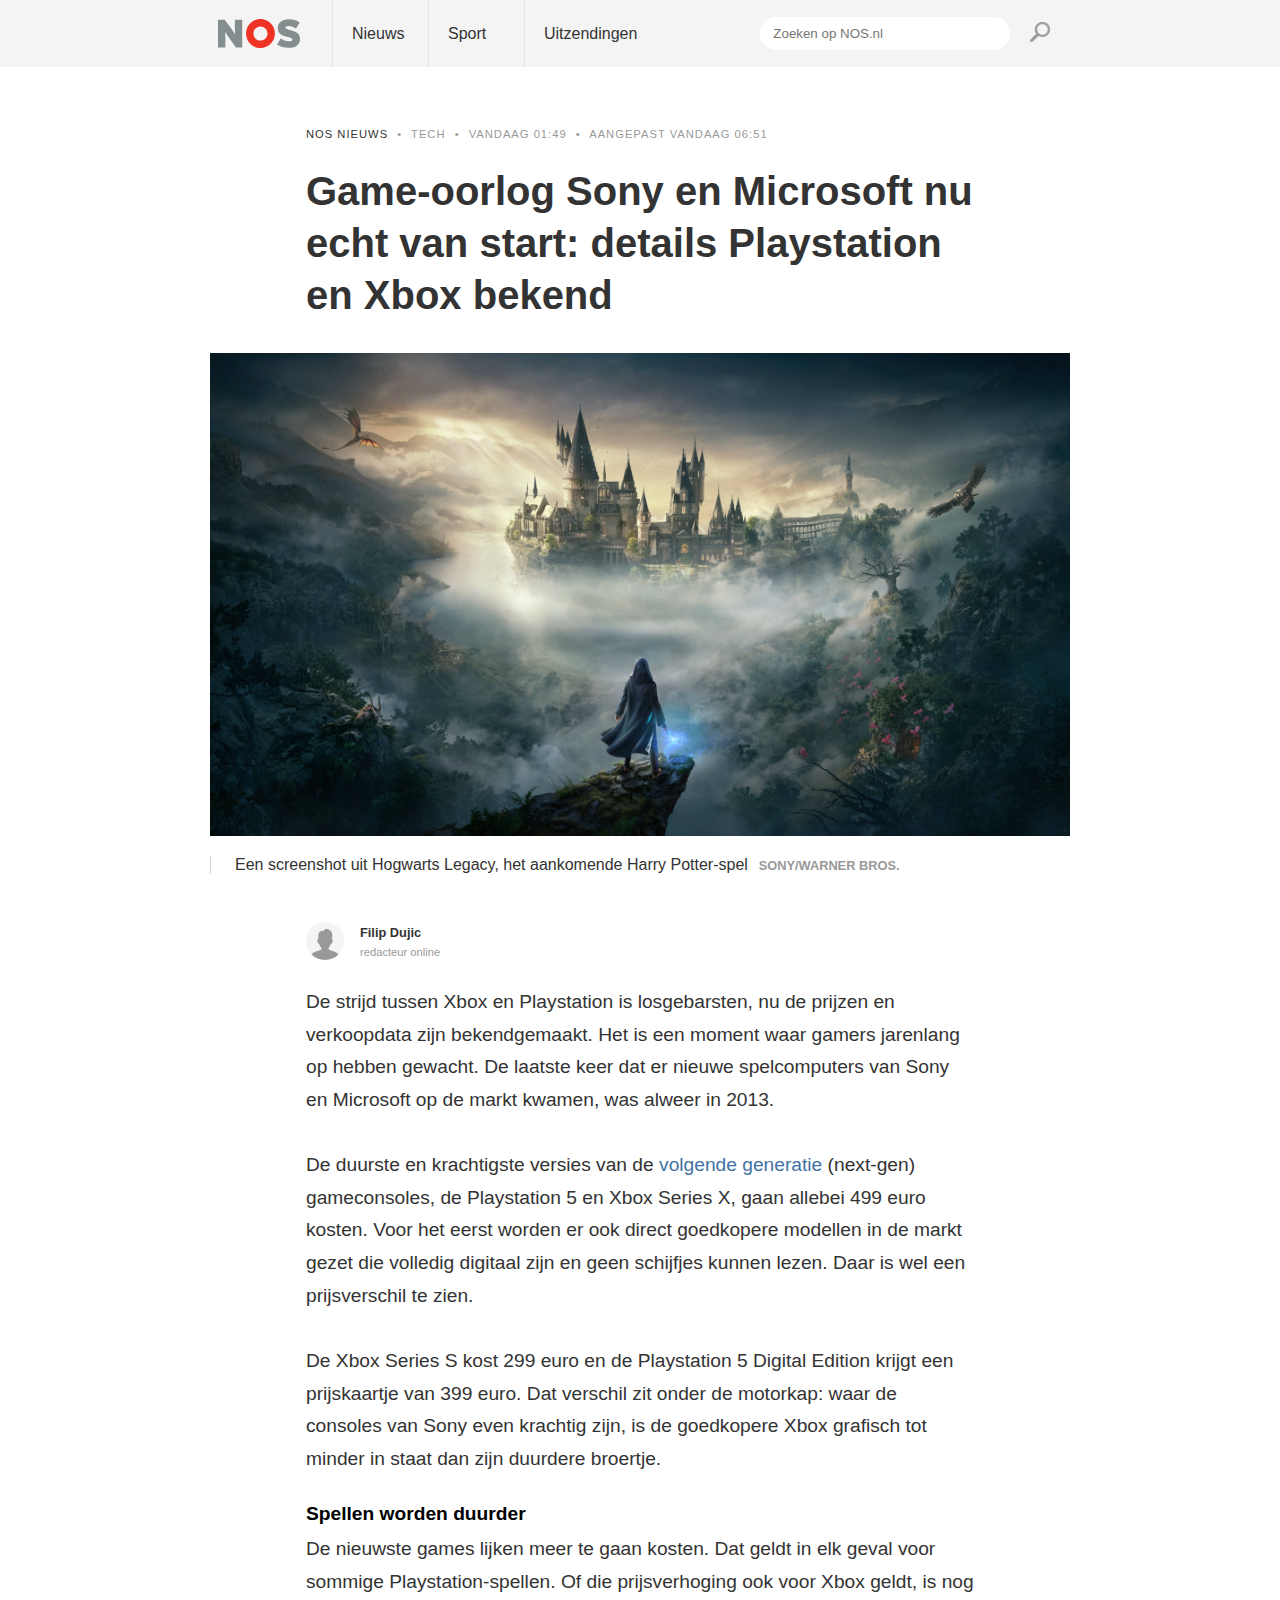
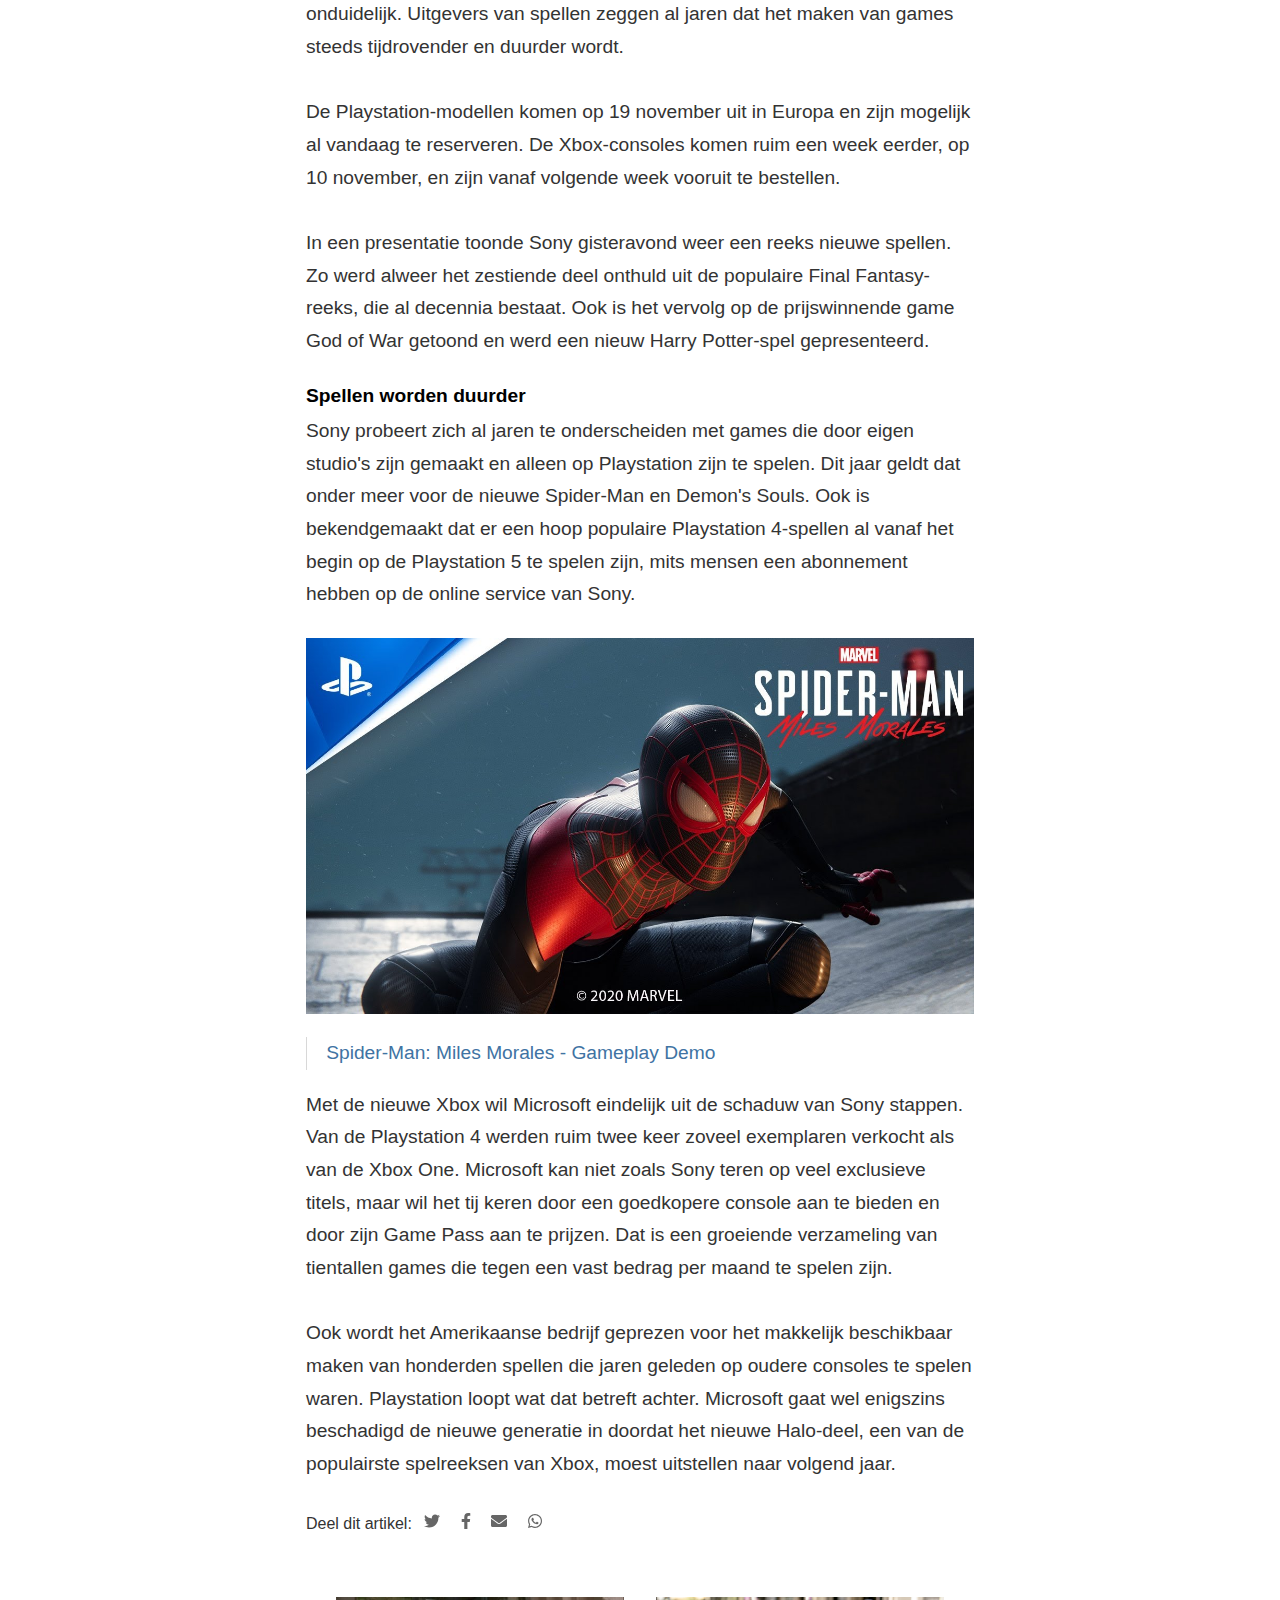
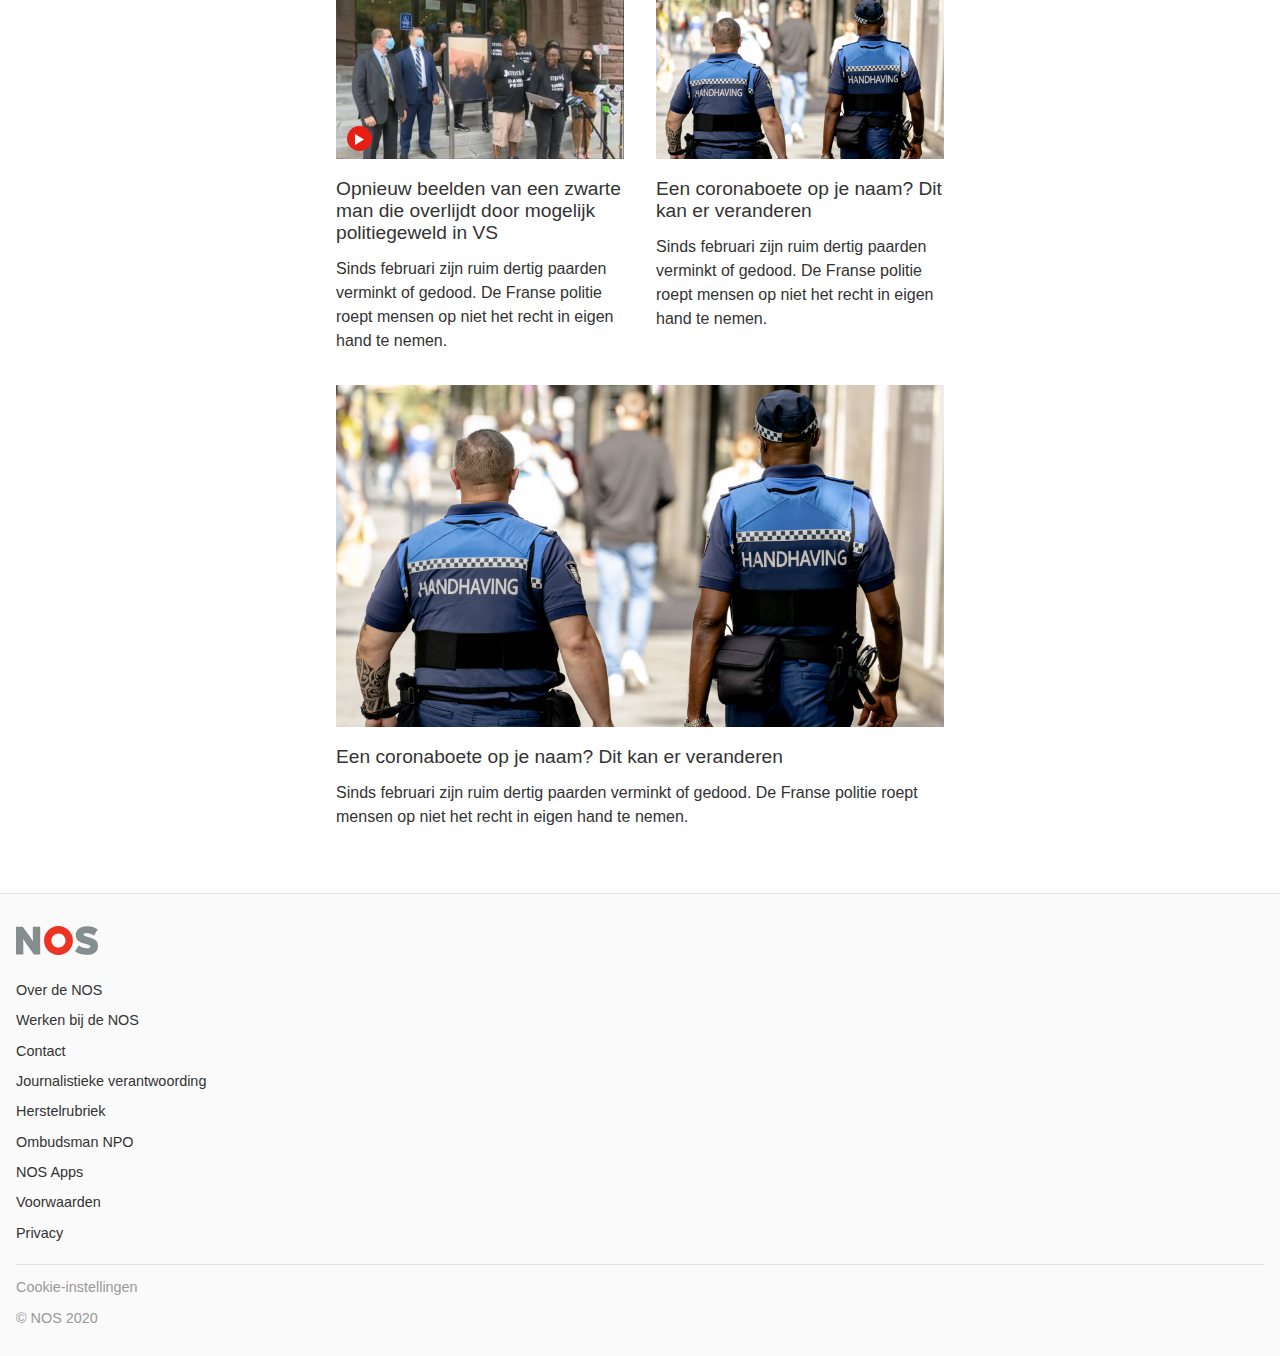
==== detail.html @ eb820887 "desktop menu update" ====
<!doctype html>
<html lang="nl">

<head>
    <meta charset="UTF-8">
    <meta name="author" content="jouw naam">
    <meta name="viewport" content="width=device-width, initial-scale=1">

    <title>Game-oorlog Sony en Microsoft nu echt van start: details Playstation en Xbox bekend</title>

    <link href="styles/style.css" rel="stylesheet">
</head>

<body>

    <header>
        <div class="header-container">
           <div>
                <button href="" id="hamburger">
                <svg id="Laag_1" data-name="Laag 1" xmlns="http://www.w3.org/2000/svg" viewBox="0 0 40 30"><defs><style>.cls-1{fill:#a4a4a4;}</style></defs><rect class="cls-1" width="40" height="6"/><rect class="cls-1" y="12" width="40" height="6"/><rect class="cls-1" y="24" width="40" height="6"/></svg>   
                </button>
                <a href="index.html" class="logo">
                    <img src="images/NOS_logo.svg" alt="Logo van de NOS">
                </a>
                <ul>
                    <li><a href="">Nieuws</a></li>
                    <li><a href="">Sport</a></li>
                    <li><a href="">Uitzendingen</a></li>
                </ul>
            </div>
            <form role="search" action="#">
               <input type="search" name="search" placeholder="Zoeken op NOS.nl" id="zoekbalk">
                <button type="submit" id="zoek">
                    <img id="icon" src="images/search-icon.png" alt="zoek icoon">
                </button>
            </form>
        </div>
    </header>
    

<!--
    <header>
        <div>
            <button href="" id="hamburger">
            <svg id="Laag_1" data-name="Laag 1" xmlns="http://www.w3.org/2000/svg" viewBox="0 0 40 30"><defs><style>.cls-1{fill:#a4a4a4;}</style></defs><rect class="cls-1" width="40" height="6"/><rect class="cls-1" y="12" width="40" height="6"/><rect class="cls-1" y="24" width="40" height="6"/></svg>   
            </button>
            <a href="index.html" class="logo">
                <img src="images/NOS_logo.svg" alt="Logo van de NOS">
            </a>
            <button>
                <img src="images/search-icon.png" alt="zoek icoon">
            </button>
        </div>
    </header>
-->


    <nav id="navigation">
        <ul>
            <li>Nieuws
                <ul>
                    <li>Binnenland</li>
                    <li>Buitenland</li>
                    <li>Regionaal nieuws</li>
                    <li>Politiek</li>
                    <li>Economie</li>
                    <li>Koningshuis</li>
                    <li>Tech</li>
                    <li>Cultuur & Media</li>
                    <li>Opmerkelijk</li>
                </ul>
            </li>
            <li>Sport
                <ul>
                    <li>Voetbal</li>
                    <li>Formule 1</li>
                    <li>Wielrennen</li>
                    <li>Schaatsen</li>
                    <li>Tennis</li>
                </ul>
            </li>
            <li>Uitzendingen</li>
        </ul>
    </nav>

    <main>
        <img class="image-header-mobile" src="images/detail-image.jpg" alt="">
        <section class="detail-section">
            <div class="article-meta">
                <span>NOS Nieuws</span>
                <span class="dot">•</span>
                <span>Tech</span>
                <span class="dot">•</span>
                <span>Vandaag 01:49</span>
                <span class="dot">•</span>
                <span>Aangepast vandaag 06:51</span>
            </div>

            <h1>Game-oorlog Sony en Microsoft nu echt van start: details Playstation en Xbox bekend</h1>

            <figure>
                <img class="" src="images/detail-image.jpg" alt="">
                <figcaption>Een screenshot uit Hogwarts Legacy, het aankomende Harry Potter-spel <span>SONY/WARNER BROS.</span></figcaption>
            </figure>

            <div class="credits">
                <img src="images/avatar.svg" alt="avatar">
                <div class="name">
                    <p>Filip Dujic</p>
                    <p>redacteur online</p>
                </div>
            </div>

            <p>De strijd tussen Xbox en Playstation is losgebarsten, nu de prijzen en verkoopdata zijn bekendgemaakt. Het is een moment waar gamers jarenlang op hebben gewacht. De laatste keer dat er nieuwe spelcomputers van Sony en Microsoft op de markt kwamen, was alweer in 2013.
                <br><br> De duurste en krachtigste versies van de <a href="https://nos.nl/artikel/2336991-sony-onthult-playstation-5-maar-prijs-blijft-nog-geheim.html">volgende generatie</a> (next-gen) gameconsoles, de Playstation 5 en Xbox Series X, gaan allebei 499 euro kosten. Voor het eerst worden er ook direct goedkopere modellen in de markt gezet die volledig digitaal zijn en geen schijfjes kunnen lezen. Daar is wel een prijsverschil te zien.
                <br><br> De Xbox Series S kost 299 euro en de Playstation 5 Digital Edition krijgt een prijskaartje van 399 euro. Dat verschil zit onder de motorkap: waar de consoles van Sony even krachtig zijn, is de goedkopere Xbox grafisch tot minder in staat dan zijn duurdere broertje.
            </p>

            <h3>Spellen worden duurder</h3>
            <p>De nieuwste games lijken meer te gaan kosten. Dat geldt in elk geval voor sommige Playstation-spellen. Of die prijsverhoging ook voor Xbox geldt, is nog onduidelijk. Uitgevers van spellen zeggen al jaren dat het maken van games steeds tijdrovender en duurder wordt.
                <br><br> De Playstation-modellen komen op 19 november uit in Europa en zijn mogelijk al vandaag te reserveren. De Xbox-consoles komen ruim een week eerder, op 10 november, en zijn vanaf volgende week vooruit te bestellen.
                <br><br> In een presentatie toonde Sony gisteravond weer een reeks nieuwe spellen. Zo werd alweer het zestiende deel onthuld uit de populaire Final Fantasy-reeks, die al decennia bestaat. Ook is het vervolg op de prijswinnende game God of War getoond en werd een nieuw Harry Potter-spel gepresenteerd.
            </p>

            <h3>Spellen worden duurder</h3>
            <p>Sony probeert zich al jaren te onderscheiden met games die door eigen studio's zijn gemaakt en alleen op Playstation zijn te spelen. Dit jaar geldt dat onder meer voor de nieuwe Spider-Man en Demon's Souls. Ook is bekendgemaakt dat er een hoop populaire Playstation 4-spellen al vanaf het begin op de Playstation 5 te spelen zijn, mits mensen een abonnement hebben op de online service van Sony.
            </p>
            <a target="_blank" href="https://www.youtube.com/watch?v=T03PxxuCfDA&ab_channel=PlayStation">
                <img src="images/marvel-thumb.jpg" alt="spiderman video">
                <p>Spider-Man: Miles Morales - Gameplay Demo</p>
            </a>
            <p>Met de nieuwe Xbox wil Microsoft eindelijk uit de schaduw van Sony stappen. Van de Playstation 4 werden ruim twee keer zoveel exemplaren verkocht als van de Xbox One. Microsoft kan niet zoals Sony teren op veel exclusieve titels, maar wil het tij keren door een goedkopere console aan te bieden en door zijn Game Pass aan te prijzen. Dat is een groeiende verzameling van tientallen games die tegen een vast bedrag per maand te spelen zijn.
                <br><br> Ook wordt het Amerikaanse bedrijf geprezen voor het makkelijk beschikbaar maken van honderden spellen die jaren geleden op oudere consoles te spelen waren. Playstation loopt wat dat betreft achter. Microsoft gaat wel enigszins beschadigd de nieuwe generatie in doordat het nieuwe Halo-deel, een van de populairste spelreeksen van Xbox, moest uitstellen naar volgend jaar.
            </p>

            <footer>
                <span>Deel dit artikel:</span>
                <a href=""><svg aria-hidden="true" focusable="false" data-prefix="fab" data-icon="twitter" class="svg-inline--fa fa-twitter fa-w-16" role="img" xmlns="http://www.w3.org/2000/svg" viewBox="0 0 512 512"><path fill="currentColor" d="M459.37 151.716c.325 4.548.325 9.097.325 13.645 0 138.72-105.583 298.558-298.558 298.558-59.452 0-114.68-17.219-161.137-47.106 8.447.974 16.568 1.299 25.34 1.299 49.055 0 94.213-16.568 130.274-44.832-46.132-.975-84.792-31.188-98.112-72.772 6.498.974 12.995 1.624 19.818 1.624 9.421 0 18.843-1.3 27.614-3.573-48.081-9.747-84.143-51.98-84.143-102.985v-1.299c13.969 7.797 30.214 12.67 47.431 13.319-28.264-18.843-46.781-51.005-46.781-87.391 0-19.492 5.197-37.36 14.294-52.954 51.655 63.675 129.3 105.258 216.365 109.807-1.624-7.797-2.599-15.918-2.599-24.04 0-57.828 46.782-104.934 104.934-104.934 30.213 0 57.502 12.67 76.67 33.137 23.715-4.548 46.456-13.32 66.599-25.34-7.798 24.366-24.366 44.833-46.132 57.827 21.117-2.273 41.584-8.122 60.426-16.243-14.292 20.791-32.161 39.308-52.628 54.253z"></path></svg></a>
                <a href=""><svg aria-hidden="true" focusable="false" data-prefix="fab" data-icon="facebook-f" class="svg-inline--fa fa-facebook-f fa-w-10" role="img" xmlns="http://www.w3.org/2000/svg" viewBox="0 0 320 512"><path fill="currentColor" d="M279.14 288l14.22-92.66h-88.91v-60.13c0-25.35 12.42-50.06 52.24-50.06h40.42V6.26S260.43 0 225.36 0c-73.22 0-121.08 44.38-121.08 124.72v70.62H22.89V288h81.39v224h100.17V288z"></path></svg></a>
                <a href=""><svg aria-hidden="true" focusable="false" data-prefix="fas" data-icon="envelope" class="svg-inline--fa fa-envelope fa-w-16" role="img" xmlns="http://www.w3.org/2000/svg" viewBox="0 0 512 512"><path fill="currentColor" d="M502.3 190.8c3.9-3.1 9.7-.2 9.7 4.7V400c0 26.5-21.5 48-48 48H48c-26.5 0-48-21.5-48-48V195.6c0-5 5.7-7.8 9.7-4.7 22.4 17.4 52.1 39.5 154.1 113.6 21.1 15.4 56.7 47.8 92.2 47.6 35.7.3 72-32.8 92.3-47.6 102-74.1 131.6-96.3 154-113.7zM256 320c23.2.4 56.6-29.2 73.4-41.4 132.7-96.3 142.8-104.7 173.4-128.7 5.8-4.5 9.2-11.5 9.2-18.9v-19c0-26.5-21.5-48-48-48H48C21.5 64 0 85.5 0 112v19c0 7.4 3.4 14.3 9.2 18.9 30.6 23.9 40.7 32.4 173.4 128.7 16.8 12.2 50.2 41.8 73.4 41.4z"></path></svg></a>
                <a href=""><svg aria-hidden="true" focusable="false" data-prefix="fab" data-icon="whatsapp" class="svg-inline--fa fa-whatsapp fa-w-14" role="img" xmlns="http://www.w3.org/2000/svg" viewBox="0 0 448 512"><path fill="currentColor" d="M380.9 97.1C339 55.1 283.2 32 223.9 32c-122.4 0-222 99.6-222 222 0 39.1 10.2 77.3 29.6 111L0 480l117.7-30.9c32.4 17.7 68.9 27 106.1 27h.1c122.3 0 224.1-99.6 224.1-222 0-59.3-25.2-115-67.1-157zm-157 341.6c-33.2 0-65.7-8.9-94-25.7l-6.7-4-69.8 18.3L72 359.2l-4.4-7c-18.5-29.4-28.2-63.3-28.2-98.2 0-101.7 82.8-184.5 184.6-184.5 49.3 0 95.6 19.2 130.4 54.1 34.8 34.9 56.2 81.2 56.1 130.5 0 101.8-84.9 184.6-186.6 184.6zm101.2-138.2c-5.5-2.8-32.8-16.2-37.9-18-5.1-1.9-8.8-2.8-12.5 2.8-3.7 5.6-14.3 18-17.6 21.8-3.2 3.7-6.5 4.2-12 1.4-32.6-16.3-54-29.1-75.5-66-5.7-9.8 5.7-9.1 16.3-30.3 1.8-3.7.9-6.9-.5-9.7-1.4-2.8-12.5-30.1-17.1-41.2-4.5-10.8-9.1-9.3-12.5-9.5-3.2-.2-6.9-.2-10.6-.2-3.7 0-9.7 1.4-14.8 6.9-5.1 5.6-19.4 19-19.4 46.3 0 27.3 19.9 53.7 22.6 57.4 2.8 3.7 39.1 59.7 94.8 83.8 35.2 15.2 49 16.5 66.6 13.9 10.7-1.6 32.8-13.4 37.4-26.4 4.6-13 4.6-24.1 3.2-26.4-1.3-2.5-5-3.9-10.5-6.6z"></path></svg></a>
            </footer>
        </section>

        <section class="middle-section">
            <a href="">
                <article>
                    <div class="img-wrapper">
                        <div class="video-icon"><img src="images/play.svg" alt="play icoon"></div>
                        <img src="images/blm.jpg" alt="">
                    </div>
                    <h3>Opnieuw beelden van een zwarte man die overlijdt door mogelijk politiegeweld in VS</h3>
                    <p>Sinds februari zijn ruim dertig paarden verminkt of gedood. De Franse politie roept mensen op niet het recht in eigen hand te nemen.</p>
                </article>
            </a>
            <a href="">
                <article>
                    <div class="img-wrapper">
                        <img src="images/image3.jpg" alt="">
                    </div>
                    <h3>Een coronaboete op je naam? Dit kan er veranderen</h3>
                    <p>Sinds februari zijn ruim dertig paarden verminkt of gedood. De Franse politie roept mensen op niet het recht in eigen hand te nemen.</p>
                </article>
            </a>
            <a href="">
                <article>
                    <div class="img-wrapper">
                        <img src="images/image3.jpg" alt="">
                    </div>
                    <h3>Een coronaboete op je naam? Dit kan er veranderen</h3>
                    <p>Sinds februari zijn ruim dertig paarden verminkt of gedood. De Franse politie roept mensen op niet het recht in eigen hand te nemen.</p>
                </article>
            </a>
        </section>

        <footer class="pagefooter">
            <a href="index.html" class="logo">
                <img src="images/NOS_logo.svg" alt="Logo van de NOS">
            </a>
            <ul>
                <li><a href="">Over de NOS</a></li>
                <li><a href="">Werken bij de NOS</a></li>
                <li><a href="">Contact</a></li>
                <li><a href="">Journalistieke verantwoording</a></li>
                <li><a href="">Herstelrubriek</a></li>
                <li><a href="">Ombudsman NPO</a></li>
                <li><a href="">NOS Apps</a></li>
                <li><a href="">Voorwaarden</a></li>
                <li><a href="">Privacy</a></li>
            </ul>
            <section>
                <a href="">Cookie-instellingen</a>
                <p>© NOS 2020</p>
            </section>
        </footer>
    </main>








    <script src="scripts/script.js"></script>
</body>

</html>
---- styles/style.css ----
/* CSS Document */
*, *::after, *::before {
  box-sizing:border-box;  
}

body {
    margin: 0;
    font-family: Helvetica Neue, sans-serif;
}

a {
    text-decoration: none;
}

header {
    background-color: #F4F4F4;
    height: 4.2em;
    display: flex;
}

header .header-container {
    display: flex;
    height: 100%;
    align-items: center;
    width: 100%;
}

header .header-container div {
    display: flex;
    align-items: center;
    margin: 0;
    padding: 0;
    flex-grow: 1;
}

header .header-container ul {
    display: none;
}

header div form {
    height: 100%;
    display: flex;
    align-items: center;
    flex-flow: 2;
    width: auto;
}

header div form input {
    height: 50%;
    width: 0px;
    border: none;
    border-radius:2.1em;
    padding-left: 1em;
    padding-right: 1em;
    outline: none;
    opacity: 0;
    transition: ease 1s;
    transform: scale(.5);
    transform-origin: center right;
}

.show-balk {
    width: 250px;
    opacity: 1;
    transform: scale(1);
}

header div button:last-child img {
    transition: ease .3s;
}

header div button:last-child:hover img {
    filter: brightness(75%);
}

header a {
    height: 1.8em;
    display: block;
    margin-left: .5em;
}

header a img {
    height: 100%;
}

header button {
    border: none;
    outline: none;
    width: auto;
    padding: 1.5em;
    margin: 0;
    display: block;
    background-color: #F4F4F4;
}

header button img {
    width: 20px;
}

header button svg {
    width: 20px;
    transition: ease .3s;
}

header button:hover svg {
    filter: brightness(75%);
}

nav {
    overflow: hidden;
    height: 0;
}

.show-menu {
    height: 100%;
}

nav ul{
    margin: 0;
    padding: 0;
}

nav ul li {
    list-style: none;
    background-color: #F4F4F4;
    padding: 1.2em;
    border-top: 1px solid #e3e3e3;
    color: #333333;
}

nav ul li ul {
    display: none;
}

.top-section {
    display: flex;
    flex-direction: column;
    height: 70vh;
}

.top-section a {
    display: block;
    width: 100%;
    height: 50%;
    margin: 0;
    padding: 0;
}

.top-section article {
    height: 100%;
    position: relative;
    background-position: center;
    background-size: 120%;
    transition: ease 1s;
}

.top-section article:hover {
    background-size: 125%;
}

.top-article-heading {
    position: absolute;
    bottom: 0;
    left: 0;
    margin: 1.5em;
}

.top-section article .video-icon {
    width: 25px;
    height: 25px;
    background-color: #E61E14;
    padding: 8px;
    border-radius: 100%;
    margin-bottom: 1.2em;
}

.top-section .video-icon img {
    display: block;
}

.top-section article:hover h2 {
    margin-bottom: .2em;
}

.top-section article h2 {
    color: white;
    font-size: 1.3em ;
    font-weight: 500;
    margin: 0;
    transition: .3s;
}

.top-section a:first-child article {
    background-image: linear-gradient(to bottom, rgba(0, 0, 0, 0), rgba(0, 0, 0, 0.6)), url(../images/detail-image.jpg);
}

.top-section a:nth-child(2) article {
    background-image: linear-gradient(to bottom, rgba(0, 0, 0, 0), rgba(0, 0, 0, 0.6)), url(../images/image2.jpg);
}

.middle-section {
    display: flex;
    flex-direction: column;
    margin-top: 1em;
}

.middle-section article {
    padding-bottom: 1em;
    padding-top: 1em;
    margin-left: 1em;
    margin-right: 1em;
    display: flex;
    align-items: center;
    border-bottom: 1px solid #f4f4f4;
}

.middle-section a:last-child article {
    border-bottom: none; 
}


.middle-section article:hover h3 {
    color: #e61e14;
}

.middle-section article h3 {
    margin: 0;
    font-weight: 500;
    color: #333333;
    font-size: 1em;
    transition: ease .3s;
}

.middle-section article p {
    display: none;
}

.middle-section article .img-wrapper {
    overflow: hidden;
    height: 4.5em;
    width: 8.5em;
    margin-right: 1em;
    position: relative;
    display: flex;
    justify-content: center;
    flex: none;
}

.middle-section article img {
    height: 100%;
    width: auto;
    transition: ease .9s;
}

.middle-section article .img-wrapper .video-icon {
    width: 25px;
    height: 25px;
    background-color: #E61E14;
    padding: 8px;
    border-radius: 100%;
    z-index: 1;
    position: absolute;
    left: .7em;
    bottom: .7em;
}

.middle-section article .img-wrapper .video-icon img {
    display: block;
}


/*Overflow hidden werkt niet*/
.middle-section article:hover .img-wrapper img {
    -webkit-transform: scale(1.05);
    -moz-transform: scale(1.05);
    -o-transform: scale(1.05);
    transform: scale(1.05);
}

.image-header-mobile, .image-header-desktop {
    height: 44vh;
    width: 100%;
    object-fit: cover;
}

.detail-section {
    padding: 1em;
}

figure {
    display: none;
}

.detail-section h1 {
    margin: 0;
    padding: 0;
    font-size: 1.6em;
    line-height: 1.3em;
    color: #333333;
}

.detail-section h3 {
    margin: 0;
    margin-top: 2em;;
    font-size: 1em;
    line-height: 0;
}

.detail-section p {
    color: #333333;
    line-height: 1.7em;
}

.detail-section p a {
    color: #4073A3;
}

.detail-section p a:hover {
    text-decoration: underline;
}

.detail-section a img {
    width: 100%;
    margin-top: .5em;
}

.detail-section a p {
    padding-left: 1em;
    border-left: 1px solid #d8d8d8;
    color: #4073A3;
}

.article-meta {
    font-size: .7em;
    text-transform:uppercase;
    font-weight: 500;
    letter-spacing: 1px;
    margin-bottom: 2.2em;
    margin-top: .8em;
    color: #999999
}

.article-meta span:first-child {
    color: #333;
}

.article-meta .dot {
    margin-left: 5px;
    margin-right: 5px;
}

.credits {
    height: 38px;
    display: flex;
    margin-top: 1.6em;
    margin-bottom: 1.6em;
}

.credits .name {
    height: 100%;
    margin-left: 1em;
}

.credits p:first-child {
    font-size: .8em;
    margin: 0;
    color: #333333;
    font-weight: 600;
    line-height: 
}

.credits p:nth-child(2) {
    font-size: .7em;
    margin: 0;
    color: #999999;
    line-height: 1.5em;
}

main section footer {
    margin-top: 2em;
}

main section footer span {
    color: #333333;
}

main section footer a {
    padding: .5em;
    color: #666666
}

main section footer a svg {
    height: 1em;
}

.pagefooter {
    padding: 1em;
    background-color: #fafafa;
    border-top: 1px solid #e3e3e3;
    margin-top: 2em;
}

.pagefooter a img {
    height: 1.8em;
    margin-top: 1em;
    margin-bottom: 1em;
}

.pagefooter ul {
    margin: 0;
    padding: 0;
}

.pagefooter ul li {
    list-style: none;
    font-size: .9em;
}

.pagefooter ul li a {
    color: #333333;
    display: block;
    padding-top: .5em;
    padding-bottom: .5em;
    transition: ease .3s;
}

.pagefooter ul li a:hover {
    color: #E61E14;
}

.pagefooter section {
    border-top: 1px solid #e3e3e3;
    margin-top: 1em;
}

.pagefooter section a {
    color: #999999;
    font-size: .9em;
    margin-top: 1em;
    display: block;
}

.pagefooter section p {
    color: #999999;
    font-size: .9em;
    display: block;
    margin-top: 1em;
    margin-bottom: 1em;
}

/*MEDIA QUERIES*/

@media screen and (min-width: 900px) {
    
    header div {
        width: 860px!important;
        margin: auto;
    }
    
    header button:first-child {
        display: none;
    }
    
    header .header-container ul {
        padding: 0;
        margin: 0;
        margin-left: 2em;
        display: flex;
        flex-direction: row;
        height: 4.2em;
    }

    header .header-container ul li {
        list-style: none;
        padding: 0;
        margin: 0;
    }

    header .header-container ul li a {
        padding: 0;
        padding-left: 1.2em;
        width: 6em;
        margin: 0;
        color: #333333;
        line-height: 4.2em;
        height: 100%;
        border-left: 1px #e3e3e3 solid;
        transition: ease .3s;
    }
    
    header .header-container ul li a:hover {
        border-left: 1px #e61e14 solid;
        color: #e61e14;
    }
    
    header div form input {
        width: 250px;
        opacity: 1;
        transform: scale(1);
    }
    
    .top-section {
        display: flex;
        flex-direction: row;
        height: 45vh;
    }
    .top-section a {
        height: 100%;
    }
    .top-article-heading {
        margin: 0;
        width: 100%;
    }
    .text-align-right {
        font-size: 1.5em;
        padding: 1.5em;
        padding-left: 10em;
        text-align: right;
    }
    .text-align-left {
        font-size: 1.5em;
        padding: 1.5em;
        padding-right: 10em;
    }
    
    .middle-section {
        margin-left: 20em;
        margin-right: 20em;
        margin-top: 3em ;
        flex-direction: row;
        flex-wrap: wrap;
        justify-content: flex-start;
    }
    
    .middle-section a {
        width: 30%;
/*        flex-basis: 30%;*/
        margin-right: 1em;
        margin-left: 1em;
        margin-bottom: 2em;
        flex-grow: 1;
    }
    
    .middle-section article {
        display: block;
        padding: 0;
        margin: 0;
        border-bottom: none;
    }
    
    .middle-section article h3 {
        font-size: 1.2em;
        margin-top: .8em;
    }
    
    .middle-section article p {
        display: block;
        color: #333333;
        font-size: 1em;
        line-height: 1.5em;
        margin: 0;
        margin-top: .8em;
    }
    
    .middle-section article .img-wrapper {
        display: block;
        height: auto;
        width: 100%;
    }
    
    .middle-section article img {
        height: auto;
        width: 100%;
    }
    
    .detail-section {
        margin: auto;
        padding-left: 6em;
        padding-right: 6em;
        max-width: 860px;
    }
    
    figure {
        margin-top: 2em;
        margin-right: 0;
        margin-left: -6em;
        margin-bottom: 3em;
        width: calc(100% + 12em);
        display: block;
    }
    
    figure img {
        width: 100%;
    }
    
    figure figcaption {
        margin-top: 1em;
        padding-left: 1.5em;
        border-left: 1px solid #d8d8d8;
        color: #333333;
    }
    
    figure figcaption span {
        font-size: .8em;
        font-weight: 700;
        color: #999999;
        margin-left: .5em;
    }
    
    .article-meta {
        margin-top: 4em;
    }
    
    .detail-section h1 {
        font-size: 2.5em;
    }
    
    .detail-section h3 {
        font-size: 1.2em;
    }
    
    .detail-section p {
        font-size: 1.2em;
    }
    
    .image-header-mobile {
        height: auto;
        object-fit: cover;
        display: none;
    }
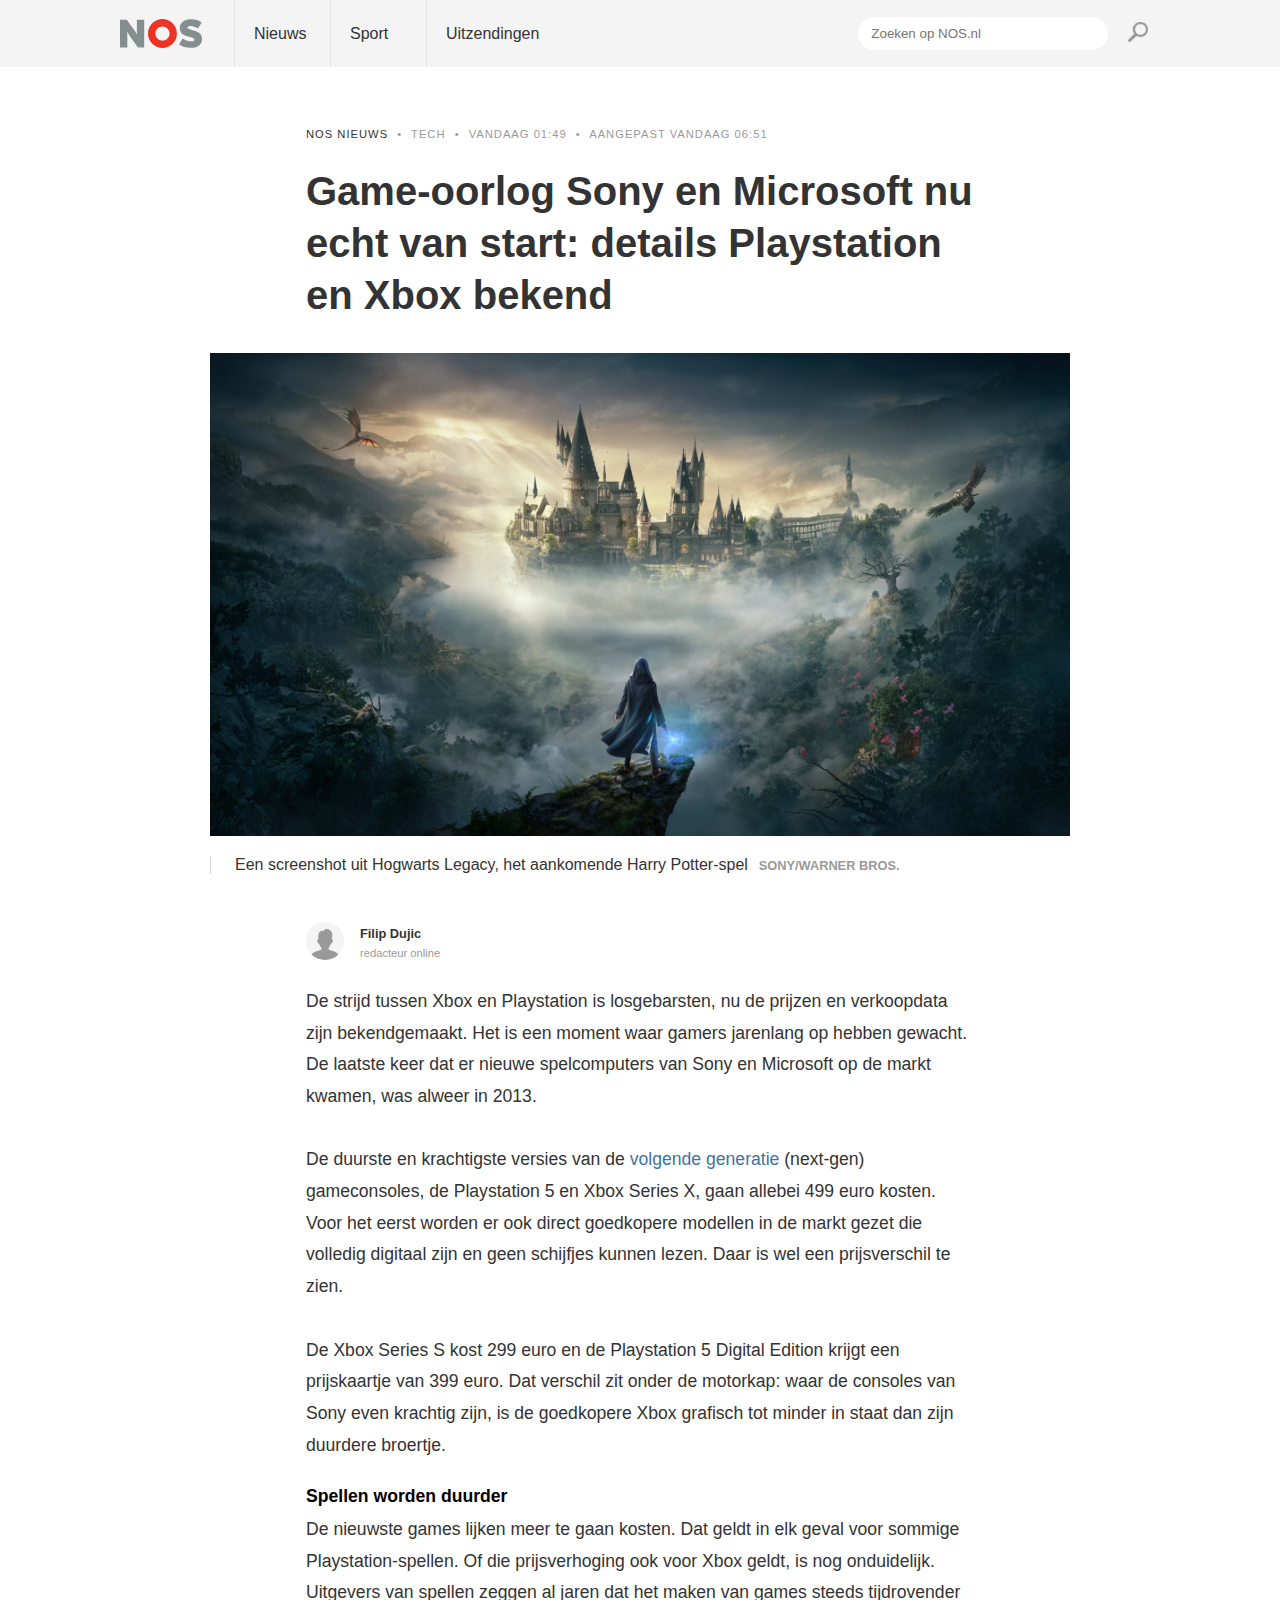
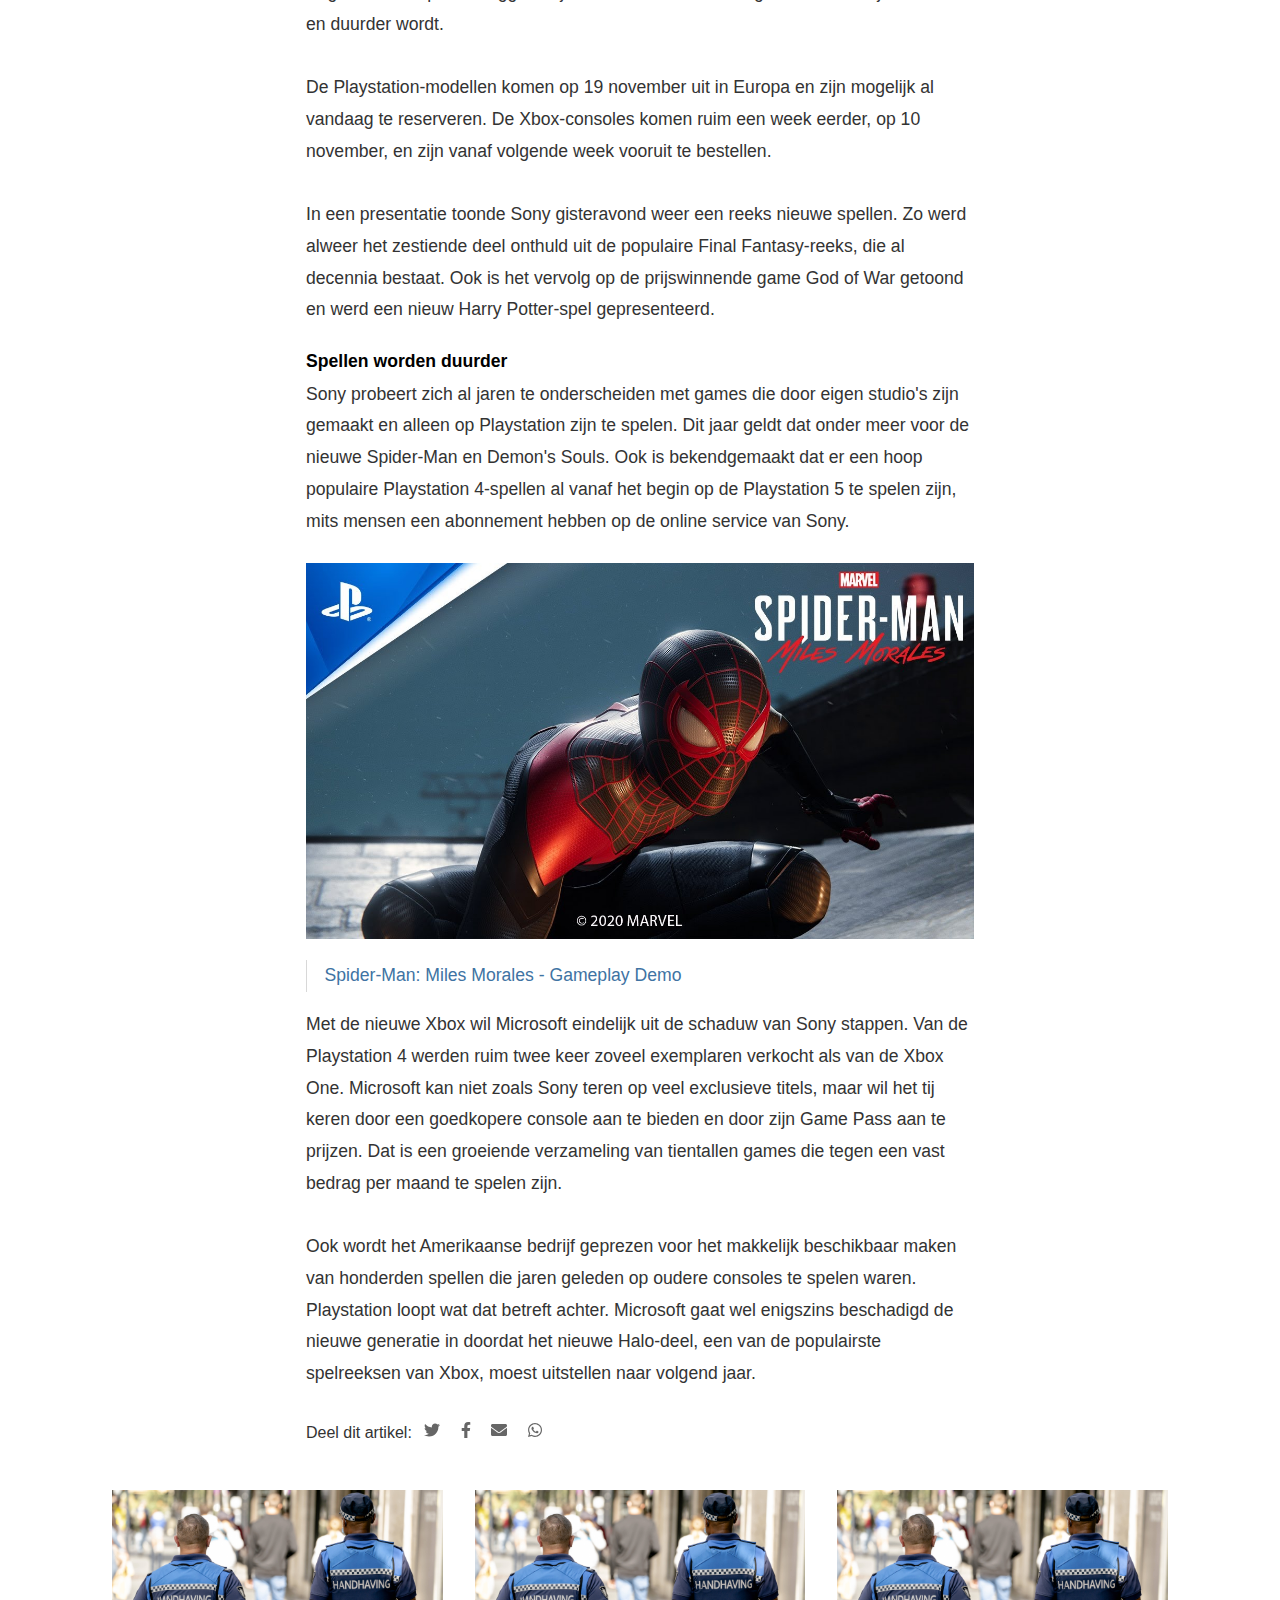
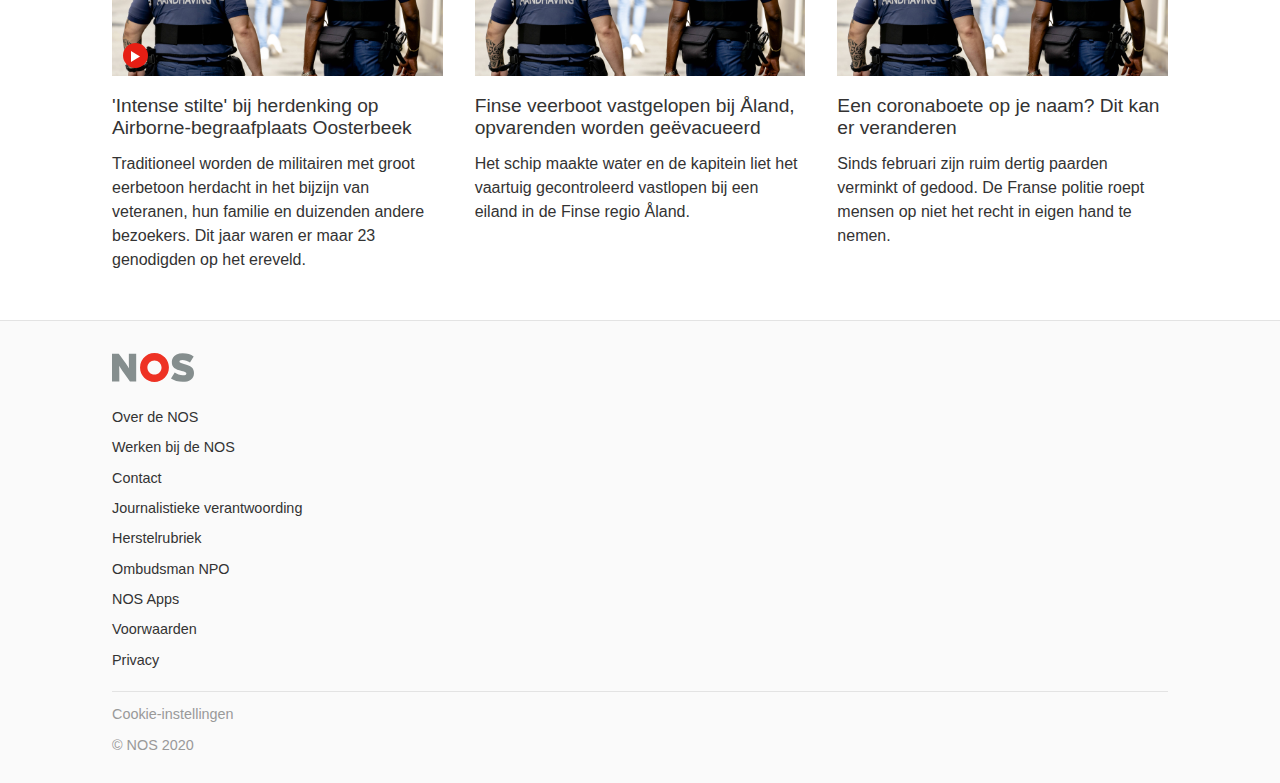
==== commit 20af19a1: "update" ====
--- a/detail.html
+++ b/detail.html
@@ -15,30 +15,32 @@
 
     <header>
         <div class="header-container">
-           <div>
+            <div>
                 <button href="" id="hamburger">
                 <svg id="Laag_1" data-name="Laag 1" xmlns="http://www.w3.org/2000/svg" viewBox="0 0 40 30"><defs><style>.cls-1{fill:#a4a4a4;}</style></defs><rect class="cls-1" width="40" height="6"/><rect class="cls-1" y="12" width="40" height="6"/><rect class="cls-1" y="24" width="40" height="6"/></svg>   
                 </button>
                 <a href="index.html" class="logo">
                     <img src="images/NOS_logo.svg" alt="Logo van de NOS">
                 </a>
-                <ul>
-                    <li><a href="">Nieuws</a></li>
-                    <li><a href="">Sport</a></li>
-                    <li><a href="">Uitzendingen</a></li>
-                </ul>
+                <nav>
+                    <ul>
+                        <li><a href="">Nieuws</a></li>
+                        <li><a href="">Sport</a></li>
+                        <li><a href="">Uitzendingen</a></li>
+                    </ul>
+                </nav>
             </div>
             <form role="search" action="#">
-               <input type="search" name="search" placeholder="Zoeken op NOS.nl" id="zoekbalk">
+                <input type="search" name="search" placeholder="Zoeken op NOS.nl" id="zoekbalk">
                 <button type="submit" id="zoek">
                     <img id="icon" src="images/search-icon.png" alt="zoek icoon">
                 </button>
             </form>
         </div>
     </header>
-    
-
-<!--
+
+
+    <!--
     <header>
         <div>
             <button href="" id="hamburger">
@@ -143,55 +145,57 @@
         </section>
 
         <section class="middle-section">
-            <a href="">
-                <article>
+            <article>
+                <a href="">
                     <div class="img-wrapper">
                         <div class="video-icon"><img src="images/play.svg" alt="play icoon"></div>
-                        <img src="images/blm.jpg" alt="">
+                        <img src="images/image3.jpg" alt="">
                     </div>
-                    <h3>Opnieuw beelden van een zwarte man die overlijdt door mogelijk politiegeweld in VS</h3>
-                    <p>Sinds februari zijn ruim dertig paarden verminkt of gedood. De Franse politie roept mensen op niet het recht in eigen hand te nemen.</p>
-                </article>
-            </a>
-            <a href="">
-                <article>
+                    <h3>'Intense stilte' bij herdenking op Airborne-begraafplaats Oosterbeek</h3>
+                    <p>Traditioneel worden de militairen met groot eerbetoon herdacht in het bijzijn van veteranen, hun familie en duizenden andere bezoekers. Dit jaar waren er maar 23 genodigden op het ereveld.</p>
+                </a>
+            </article>
+            <article>
+                <a href="">
+                    <div class="img-wrapper">
+                        <img src="images/image3.jpg" alt="">
+                    </div>
+                    <h3>Finse veerboot vastgelopen bij Åland, opvarenden worden geëvacueerd</h3>
+                    <p>Het schip maakte water en de kapitein liet het vaartuig gecontroleerd vastlopen bij een eiland in de Finse regio Åland.</p>
+                </a>
+            </article>
+            <article>
+                <a href="">
                     <div class="img-wrapper">
                         <img src="images/image3.jpg" alt="">
                     </div>
                     <h3>Een coronaboete op je naam? Dit kan er veranderen</h3>
                     <p>Sinds februari zijn ruim dertig paarden verminkt of gedood. De Franse politie roept mensen op niet het recht in eigen hand te nemen.</p>
-                </article>
-            </a>
-            <a href="">
-                <article>
-                    <div class="img-wrapper">
-                        <img src="images/image3.jpg" alt="">
-                    </div>
-                    <h3>Een coronaboete op je naam? Dit kan er veranderen</h3>
-                    <p>Sinds februari zijn ruim dertig paarden verminkt of gedood. De Franse politie roept mensen op niet het recht in eigen hand te nemen.</p>
-                </article>
-            </a>
+                </a>
+            </article>
         </section>
 
         <footer class="pagefooter">
-            <a href="index.html" class="logo">
-                <img src="images/NOS_logo.svg" alt="Logo van de NOS">
-            </a>
-            <ul>
-                <li><a href="">Over de NOS</a></li>
-                <li><a href="">Werken bij de NOS</a></li>
-                <li><a href="">Contact</a></li>
-                <li><a href="">Journalistieke verantwoording</a></li>
-                <li><a href="">Herstelrubriek</a></li>
-                <li><a href="">Ombudsman NPO</a></li>
-                <li><a href="">NOS Apps</a></li>
-                <li><a href="">Voorwaarden</a></li>
-                <li><a href="">Privacy</a></li>
-            </ul>
-            <section>
-                <a href="">Cookie-instellingen</a>
-                <p>© NOS 2020</p>
-            </section>
+            <div>
+                <a href="index.html" class="logo">
+                    <img src="images/NOS_logo.svg" alt="Logo van de NOS">
+                </a>
+                <ul>
+                    <li><a href="">Over de NOS</a></li>
+                    <li><a href="">Werken bij de NOS</a></li>
+                    <li><a href="">Contact</a></li>
+                    <li><a href="">Journalistieke verantwoording</a></li>
+                    <li><a href="">Herstelrubriek</a></li>
+                    <li><a href="">Ombudsman NPO</a></li>
+                    <li><a href="">NOS Apps</a></li>
+                    <li><a href="">Voorwaarden</a></li>
+                    <li><a href="">Privacy</a></li>
+                </ul>
+                <section>
+                    <a href="">Cookie-instellingen</a>
+                    <p>© NOS 2020</p>
+                </section>
+            </div>
         </footer>
     </main>
 
--- a/styles/style.css
+++ b/styles/style.css
@@ -1,6 +1,9 @@
 /* CSS Document */
-*, *::after, *::before {
-  box-sizing:border-box;  
+
+*,
+*::after,
+*::before {
+    box-sizing: border-box;
 }
 
 body {
@@ -11,6 +14,11 @@
 a {
     text-decoration: none;
 }
+
+
+
+
+/***************HEADER***************/
 
 header {
     background-color: #F4F4F4;
@@ -43,13 +51,14 @@
     align-items: center;
     flex-flow: 2;
     width: auto;
+    justify-content: flex-end;
 }
 
 header div form input {
     height: 50%;
     width: 0px;
     border: none;
-    border-radius:2.1em;
+    border-radius: 2.1em;
     padding-left: 1em;
     padding-right: 1em;
     outline: none;
@@ -60,7 +69,7 @@
 }
 
 .show-balk {
-    width: 250px;
+    width: 60%;
     opacity: 1;
     transform: scale(1);
 }
@@ -106,7 +115,12 @@
     filter: brightness(75%);
 }
 
-nav {
+
+
+
+/***************NAVIGATION***************/
+
+#navigation {
     overflow: hidden;
     height: 0;
 }
@@ -115,12 +129,12 @@
     height: 100%;
 }
 
-nav ul{
+#navigation ul {
     margin: 0;
     padding: 0;
 }
 
-nav ul li {
+#navigation ul li {
     list-style: none;
     background-color: #F4F4F4;
     padding: 1.2em;
@@ -128,9 +142,14 @@
     color: #333333;
 }
 
-nav ul li ul {
+#navigation ul li ul {
     display: none;
 }
+
+
+
+
+/***************TOP SECTION***************/
 
 .top-section {
     display: flex;
@@ -184,7 +203,7 @@
 
 .top-section article h2 {
     color: white;
-    font-size: 1.3em ;
+    font-size: 1.3em;
     font-weight: 500;
     margin: 0;
     transition: .3s;
@@ -198,29 +217,45 @@
     background-image: linear-gradient(to bottom, rgba(0, 0, 0, 0), rgba(0, 0, 0, 0.6)), url(../images/image2.jpg);
 }
 
+
+
+
+/***************MIDDLE SECTION***************/
+
 .middle-section {
-    display: flex;
-    flex-direction: column;
+    max-width: 66em;
+    margin: auto;
     margin-top: 1em;
+    display: grid;
+    grid-template-columns: 1fr;
+    grid-template-rows: auto;
+    column-gap: 2em;
+    row-gap: 0em;
+    padding-left: 1em;
+    padding-right: 1em;
 }
 
 .middle-section article {
+    border-bottom: 1px solid #f4f4f4;
+}
+
+.middle-section article a {
+    display: flex;
+    align-items: center;
+    padding-top: 1em;
     padding-bottom: 1em;
-    padding-top: 1em;
-    margin-left: 1em;
-    margin-right: 1em;
-    display: flex;
-    align-items: center;
-    border-bottom: 1px solid #f4f4f4;
-}
-
-.middle-section a:last-child article {
+}
+
+.middle-section article:last-child {
     border-bottom: none; 
 }
-
 
 .middle-section article:hover h3 {
     color: #e61e14;
+}
+
+.middle-section article a {
+    color: #333333
 }
 
 .middle-section article h3 {
@@ -277,16 +312,21 @@
     transform: scale(1.05);
 }
 
+
+
+
+/***************DETAIL SECTION***************/
+
+.detail-section {
+    padding: 1em;
+}
+
 .image-header-mobile, .image-header-desktop {
     height: 44vh;
     width: 100%;
     object-fit: cover;
 }
 
-.detail-section {
-    padding: 1em;
-}
-
 figure {
     display: none;
 }
@@ -301,7 +341,8 @@
 
 .detail-section h3 {
     margin: 0;
-    margin-top: 2em;;
+    margin-top: 2em;
+    ;
     font-size: 1em;
     line-height: 0;
 }
@@ -332,7 +373,7 @@
 
 .article-meta {
     font-size: .7em;
-    text-transform:uppercase;
+    text-transform: uppercase;
     font-weight: 500;
     letter-spacing: 1px;
     margin-bottom: 2.2em;
@@ -366,7 +407,7 @@
     margin: 0;
     color: #333333;
     font-weight: 600;
-    line-height: 
+    line-height:
 }
 
 .credits p:nth-child(2) {
@@ -393,30 +434,41 @@
     height: 1em;
 }
 
+
+
+
+/***************FOOTER***************/
+
 .pagefooter {
     padding: 1em;
+    margin-top: 2em;
+    width: 100%;
     background-color: #fafafa;
     border-top: 1px solid #e3e3e3;
-    margin-top: 2em;
-}
-
-.pagefooter a img {
+}
+
+.pagefooter div {
+    margin: auto;
+    max-width: 66em;
+}
+
+.pagefooter div a img {
     height: 1.8em;
     margin-top: 1em;
     margin-bottom: 1em;
 }
 
-.pagefooter ul {
+.pagefooter div ul {
     margin: 0;
     padding: 0;
 }
 
-.pagefooter ul li {
+.pagefooter div ul li {
     list-style: none;
     font-size: .9em;
 }
 
-.pagefooter ul li a {
+.pagefooter div ul li a {
     color: #333333;
     display: block;
     padding-top: .5em;
@@ -424,23 +476,23 @@
     transition: ease .3s;
 }
 
-.pagefooter ul li a:hover {
+.pagefooter div ul li a:hover {
     color: #E61E14;
 }
 
-.pagefooter section {
+.pagefooter div section {
     border-top: 1px solid #e3e3e3;
     margin-top: 1em;
 }
 
-.pagefooter section a {
+.pagefooter div section a {
     color: #999999;
     font-size: .9em;
     margin-top: 1em;
     display: block;
 }
 
-.pagefooter section p {
+.pagefooter div section p {
     color: #999999;
     font-size: .9em;
     display: block;
@@ -448,20 +500,32 @@
     margin-bottom: 1em;
 }
 
+
+
 /*MEDIA QUERIES*/
 
 @media screen and (min-width: 900px) {
-    
+
+
+
+    /***************HEADER MQ***************/
     header div {
-        width: 860px!important;
+        width: 66em!important;
         margin: auto;
     }
-    
+
     header button:first-child {
         display: none;
     }
-    
-    header .header-container ul {
+
+    header .header-container nav {
+        height: 100%;
+        width: auto;
+        margin: 0;
+        padding: 0;
+    }
+
+    header .header-container nav ul {
         padding: 0;
         margin: 0;
         margin-left: 2em;
@@ -470,13 +534,13 @@
         height: 4.2em;
     }
 
-    header .header-container ul li {
+    header .header-container nav ul li {
         list-style: none;
         padding: 0;
         margin: 0;
     }
 
-    header .header-container ul li a {
+    header .header-container nav ul li a {
         padding: 0;
         padding-left: 1.2em;
         width: 6em;
@@ -487,18 +551,21 @@
         border-left: 1px #e3e3e3 solid;
         transition: ease .3s;
     }
-    
-    header .header-container ul li a:hover {
+
+    header .header-container nav ul li a:hover {
         border-left: 1px #e61e14 solid;
         color: #e61e14;
     }
-    
+
     header div form input {
         width: 250px;
         opacity: 1;
         transform: scale(1);
     }
-    
+
+
+
+    /***************TOP SECTION MQ***************/
     .top-section {
         display: flex;
         flex-direction: row;
@@ -522,64 +589,64 @@
         padding: 1.5em;
         padding-right: 10em;
     }
-    
+
+
+
+    /***************MIDDLE SECTION MQ***************/
     .middle-section {
-        margin-left: 20em;
-        margin-right: 20em;
-        margin-top: 3em ;
-        flex-direction: row;
-        flex-wrap: wrap;
-        justify-content: flex-start;
-    }
-    
-    .middle-section a {
-        width: 30%;
-/*        flex-basis: 30%;*/
-        margin-right: 1em;
-        margin-left: 1em;
-        margin-bottom: 2em;
-        flex-grow: 1;
-    }
-    
+        max-width: 66em;
+        display: grid;
+        grid-template-columns: 1fr 1fr 1fr;
+        grid-template-rows: auto;
+        column-gap: 2em;
+        row-gap: 3em;
+        padding-left: 0;
+        padding-right: 0;
+    }
+
     .middle-section article {
+        border-bottom: none;
+    }
+
+    .middle-section article a {
         display: block;
-        padding: 0;
-        margin: 0;
-        border-bottom: none;
-    }
-    
+    }
+
     .middle-section article h3 {
         font-size: 1.2em;
         margin-top: .8em;
     }
-    
+
     .middle-section article p {
-        display: block;
         color: #333333;
         font-size: 1em;
         line-height: 1.5em;
         margin: 0;
         margin-top: .8em;
-    }
-    
+        display: block;
+    }
+
     .middle-section article .img-wrapper {
         display: block;
         height: auto;
         width: 100%;
     }
-    
+
     .middle-section article img {
         height: auto;
         width: 100%;
     }
-    
+
+
+
+    /***************DETAIL SECTION MQ***************/
     .detail-section {
         margin: auto;
         padding-left: 6em;
         padding-right: 6em;
         max-width: 860px;
     }
-    
+
     figure {
         margin-top: 2em;
         margin-right: 0;
@@ -588,90 +655,44 @@
         width: calc(100% + 12em);
         display: block;
     }
-    
+
     figure img {
         width: 100%;
     }
-    
+
     figure figcaption {
         margin-top: 1em;
         padding-left: 1.5em;
         border-left: 1px solid #d8d8d8;
         color: #333333;
     }
-    
+
     figure figcaption span {
         font-size: .8em;
         font-weight: 700;
         color: #999999;
         margin-left: .5em;
     }
-    
+
     .article-meta {
         margin-top: 4em;
     }
-    
+
     .detail-section h1 {
         font-size: 2.5em;
     }
-    
+
     .detail-section h3 {
-        font-size: 1.2em;
-    }
-    
+        font-size: 1.1em;
+    }
+
     .detail-section p {
-        font-size: 1.2em;
-    }
-    
+        font-size: 1.1em;
+        line-height: 1.8em;
+    }
+
     .image-header-mobile {
         height: auto;
         object-fit: cover;
         display: none;
-    }
-
-    
-    
-
-
-
-
-
-
-
-
-
-
-
-
-
-
-
-
-
-
-
-
-
-
-
-
-
-
-
-
-
-
-
-
-
-
-
-
-
-
-
-
-
-
-
-
+    }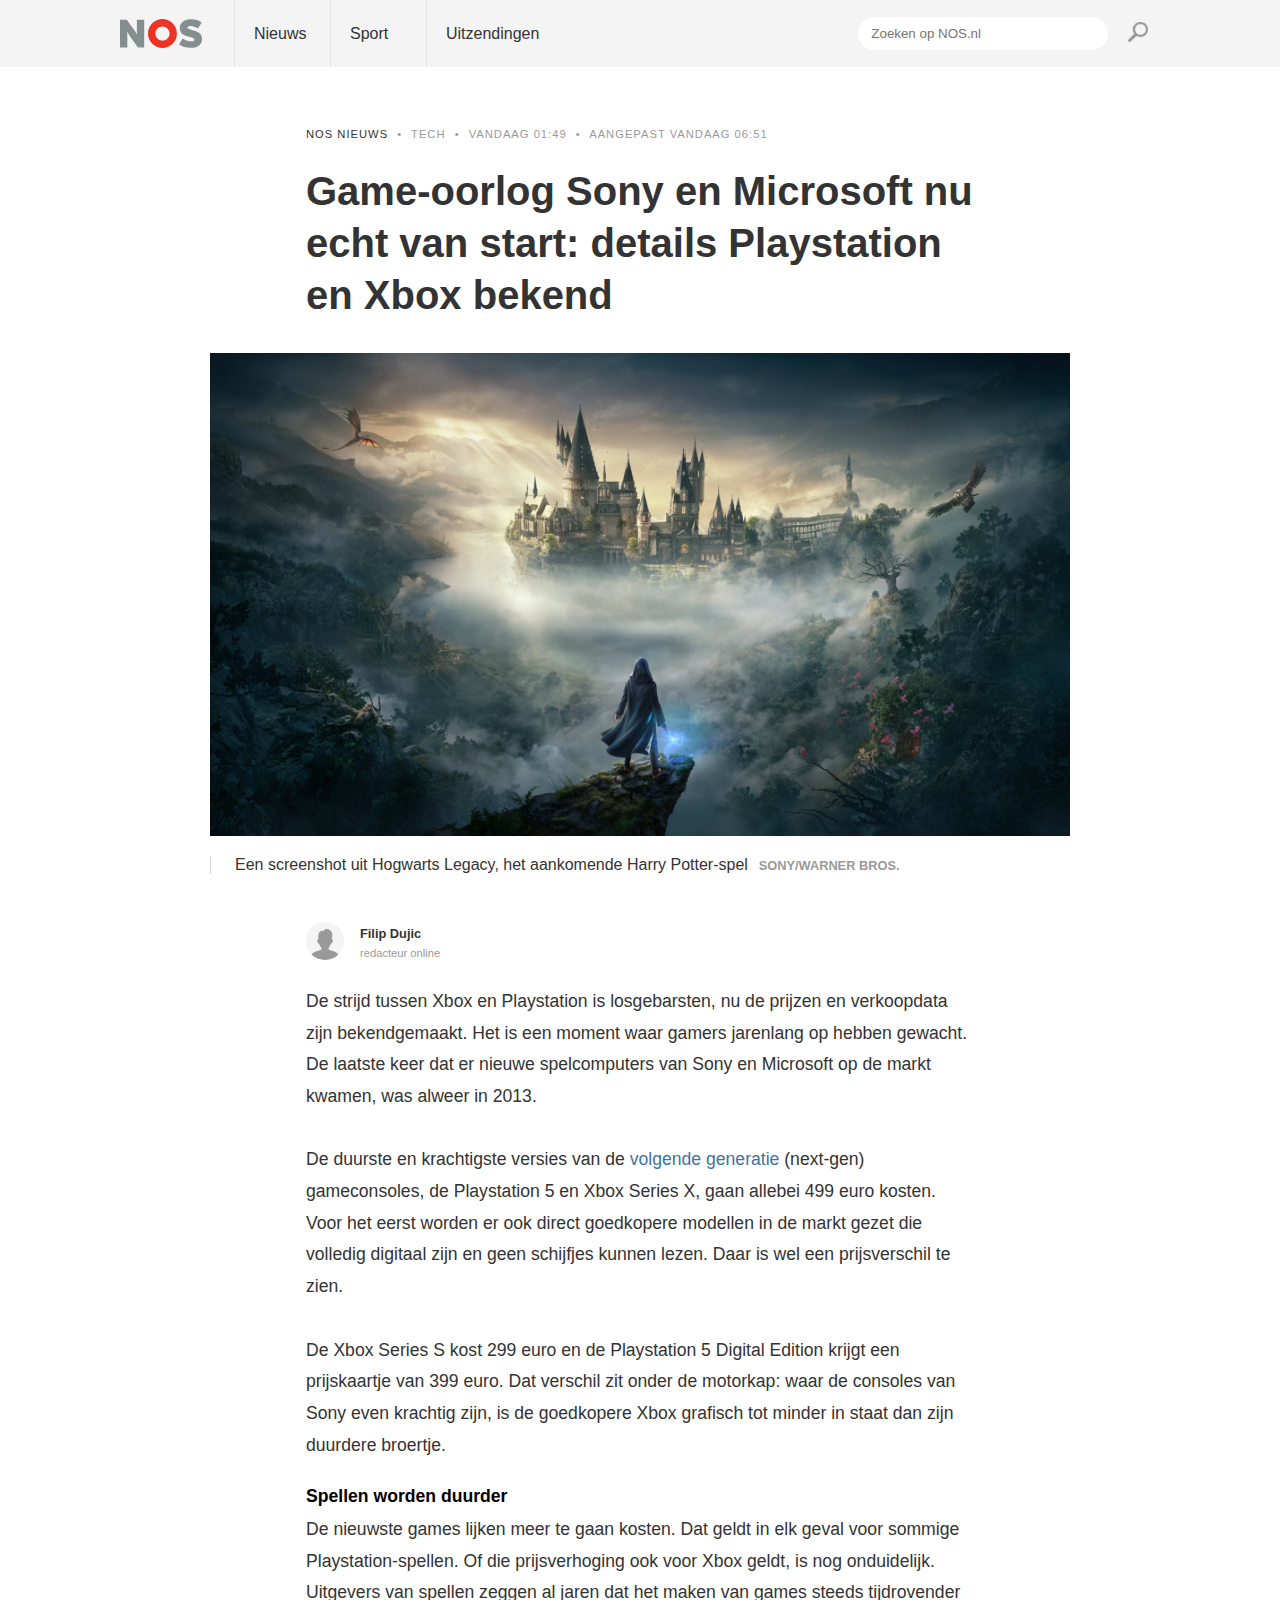
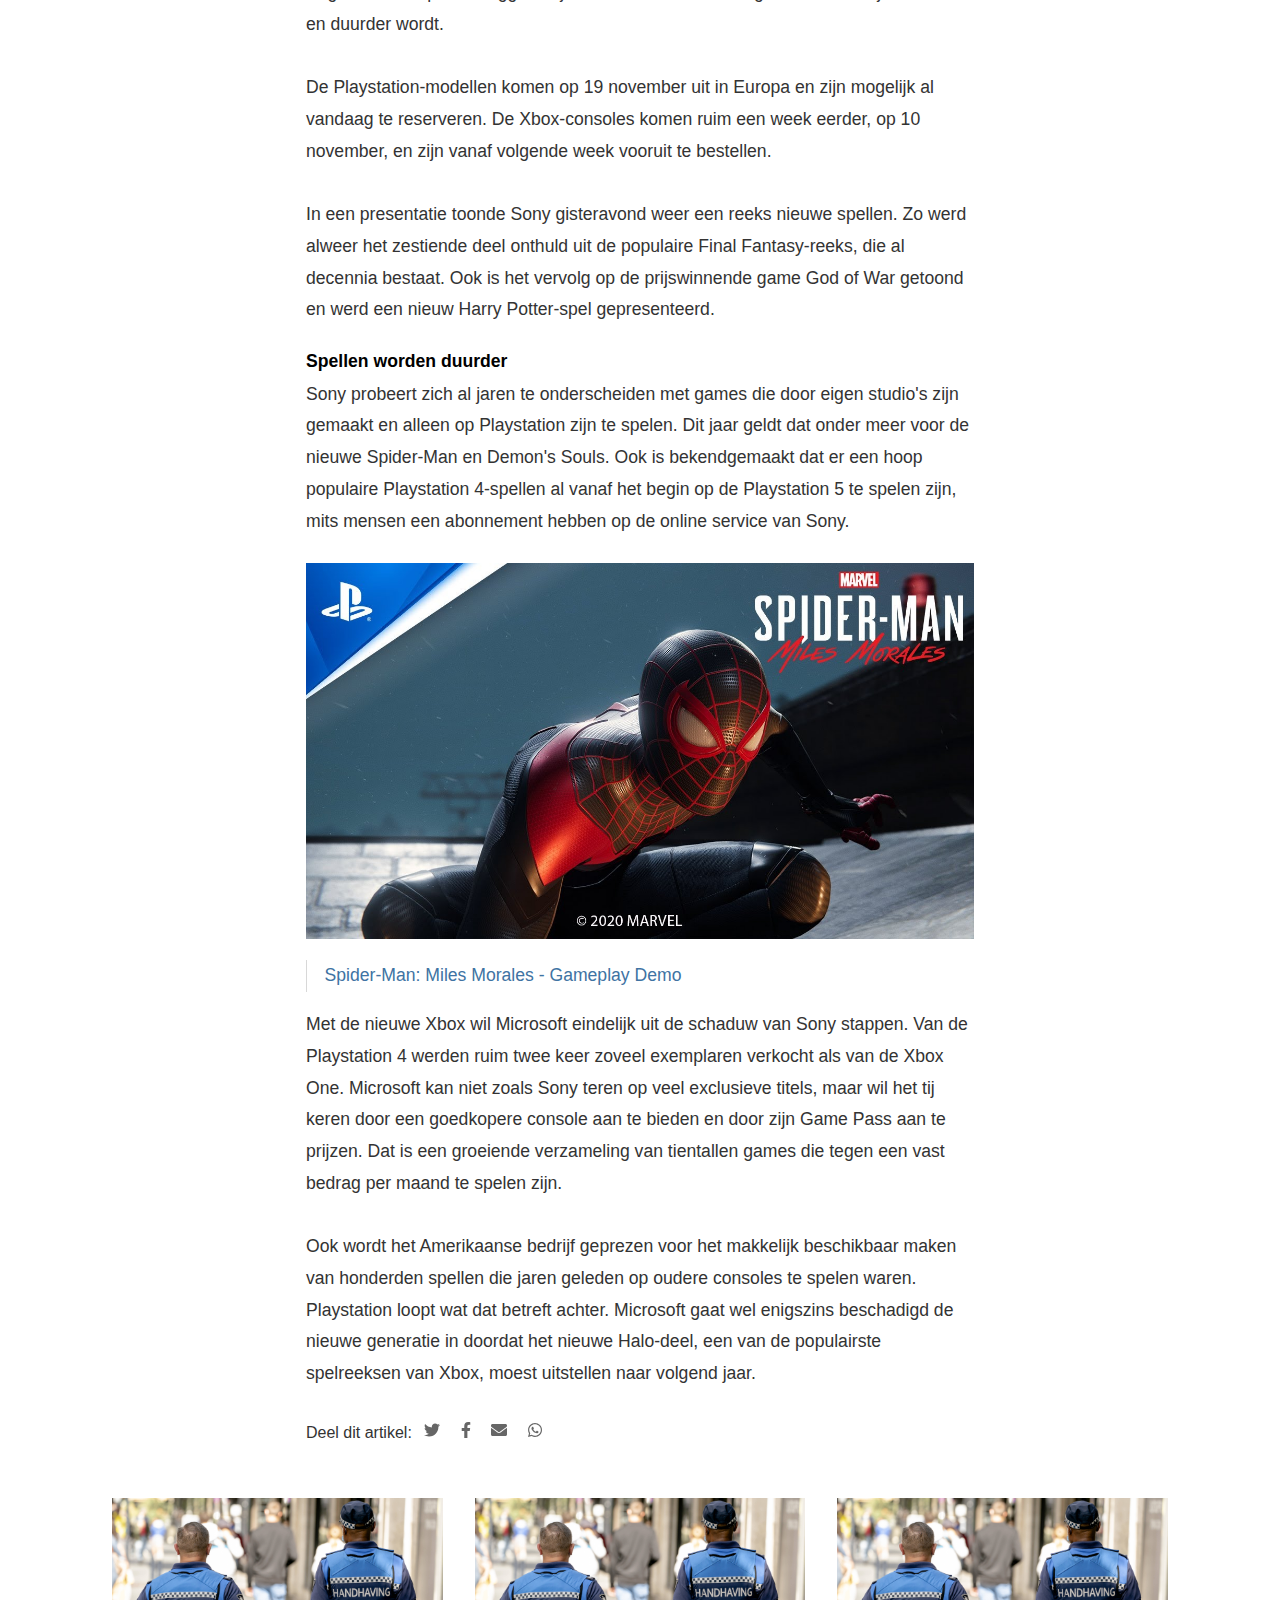
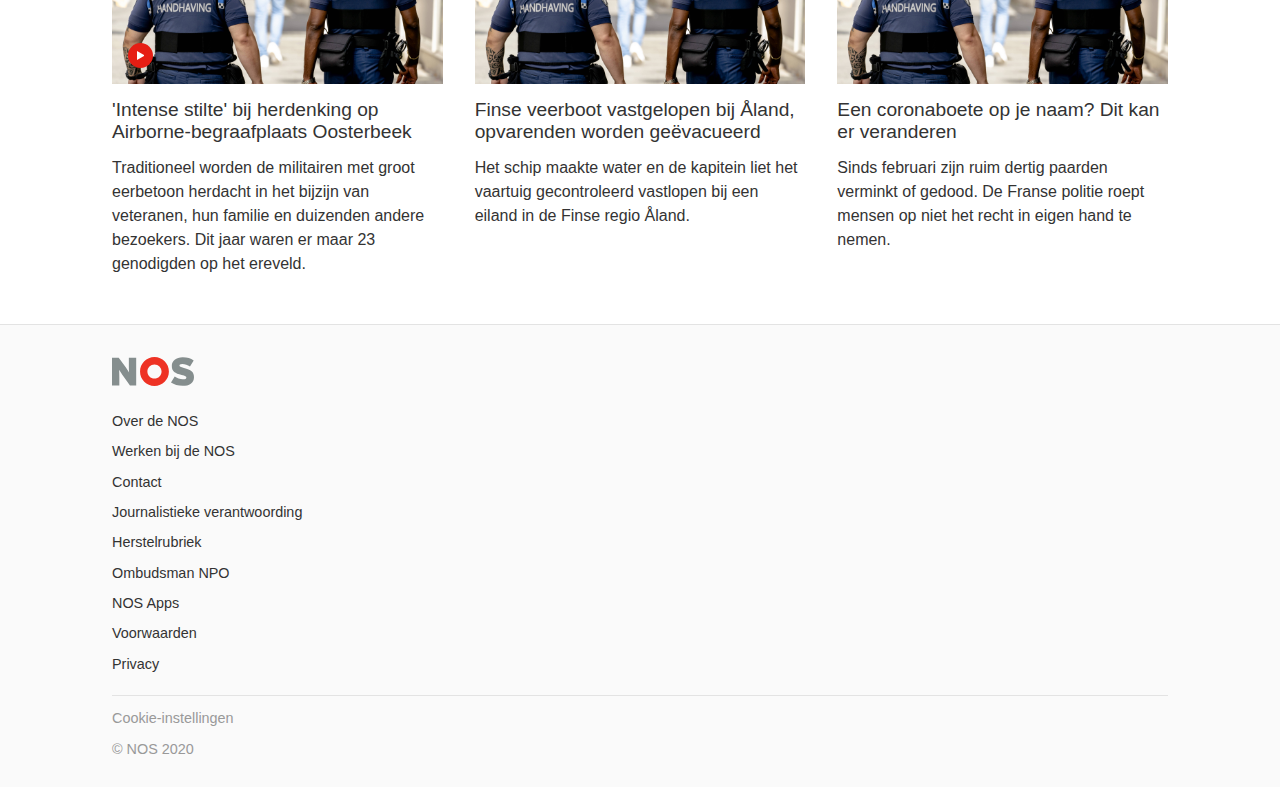
==== commit 8c569a87: "update" ====
--- a/detail.html
+++ b/detail.html
@@ -148,7 +148,7 @@
             <article>
                 <a href="">
                     <div class="img-wrapper">
-                        <div class="video-icon"><img src="images/play.svg" alt="play icoon"></div>
+                        <div class="video-icon"><svg id="Laag_1" data-name="Laag 1" xmlns="http://www.w3.org/2000/svg" viewBox="0 0 77.7 89.7"><defs><style>.cls-1{fill:#fff;}</style></defs><polygon class="cls-1" points="77.7 44.9 0 0 0 89.7 77.7 44.9"/></svg></div>
                         <img src="images/image3.jpg" alt="">
                     </div>
                     <h3>'Intense stilte' bij herdenking op Airborne-begraafplaats Oosterbeek</h3>
--- a/styles/style.css
+++ b/styles/style.css
@@ -184,17 +184,49 @@
     margin: 1.5em;
 }
 
-.top-section article .video-icon {
+.liveblog-icon {
+    height: 25px;
+    background: #E61E14;
+    width: 5em;
+    display: flex;
+    align-items: center;
+    justify-content: center;
+    position: absolute;
+    left: .6em;
+    bottom: .6em;
+    border-radius: 25px;
+    z-index: 9;
+}
+
+.liveblog-icon p {
+    color: white!important;
+    text-transform: uppercase;
+    font-size: .7em!important;
+    margin: 0!important;
+    font-weight: 500;
+    letter-spacing: 1px;
+    display: block!important;
+}
+
+.video-icon {
     width: 25px;
     height: 25px;
     background-color: #E61E14;
-    padding: 8px;
     border-radius: 100%;
+    display: flex;
+    justify-content: center;
+    align-items: center;
+    z-index: 9;
+}
+
+.video-icon svg {
+    display: block;
+    position: absolute;
+    height: 9px;
+}
+
+.top-section .video-icon {
     margin-bottom: 1.2em;
-}
-
-.top-section .video-icon img {
-    display: block;
 }
 
 .top-section article:hover h2 {
@@ -206,7 +238,7 @@
     font-size: 1.3em;
     font-weight: 500;
     margin: 0;
-    transition: .3s;
+    transition: .3s ease;
 }
 
 .top-section a:first-child article {
@@ -235,6 +267,50 @@
     padding-right: 1em;
 }
 
+.middle-section article:nth-child(4) {
+    background-image: linear-gradient(to bottom, rgba(0, 0, 0, 0), rgba(0, 0, 0, 0.4)), url(../images/collectie.jpg);
+    background-position: center;
+    background-size: cover;
+    border-radius: 6px;
+    position: relative;
+    transition: ease .3s;
+    height: 88px;
+}
+
+.middle-section article:nth-child(4):hover {
+    transform: scale(1.025);
+}
+
+.middle-section article:nth-child(4) a {
+    width: 100%;
+    height: 100%;
+    margin-top: 0;
+    padding: 0;
+    display: flex;
+    align-items: center;
+    padding-left: 2em;
+}
+
+.middle-section article:nth-child(4) div {
+    
+}
+
+.middle-section article:nth-child(4) h4 {
+    display: none;
+}
+
+.middle-section article:nth-child(4) h3 {
+    color: white;
+    text-transform: uppercase;
+    font-weight: 500;
+    font-size: 1em;
+    letter-spacing: 1px;
+}
+
+.collectie-icon {
+    display: none;
+}
+
 .middle-section article {
     border-bottom: 1px solid #f4f4f4;
 }
@@ -242,12 +318,12 @@
 .middle-section article a {
     display: flex;
     align-items: center;
-    padding-top: 1em;
     padding-bottom: 1em;
+    margin-top: 1em;
 }
 
 .middle-section article:last-child {
-    border-bottom: none; 
+    border-bottom: none;
 }
 
 .middle-section article:hover h3 {
@@ -283,28 +359,16 @@
 
 .middle-section article img {
     height: 100%;
-    width: auto;
+    width: 100%;
     transition: ease .9s;
 }
 
-.middle-section article .img-wrapper .video-icon {
-    width: 25px;
-    height: 25px;
-    background-color: #E61E14;
-    padding: 8px;
-    border-radius: 100%;
-    z-index: 1;
+.middle-section .video-icon {
     position: absolute;
-    left: .7em;
-    bottom: .7em;
-}
-
-.middle-section article .img-wrapper .video-icon img {
-    display: block;
-}
-
-
-/*Overflow hidden werkt niet*/
+    left: .6em;
+    bottom: .6em;
+}
+
 .middle-section article:hover .img-wrapper img {
     -webkit-transform: scale(1.05);
     -moz-transform: scale(1.05);
@@ -321,7 +385,8 @@
     padding: 1em;
 }
 
-.image-header-mobile, .image-header-desktop {
+.image-header-mobile,
+.image-header-desktop {
     height: 44vh;
     width: 100%;
     object-fit: cover;
@@ -557,6 +622,11 @@
         color: #e61e14;
     }
 
+    header .header-container nav ul li a:active {
+        border: 1px #e61e14 solid;
+
+    }
+
     header div form input {
         width: 250px;
         opacity: 1;
@@ -590,6 +660,15 @@
         padding-right: 10em;
     }
 
+    .liveblog-icon {
+        left: 1em;
+        bottom: 1em;
+    }
+
+    .middle-section .video-icon {
+        left: 1em;
+        bottom: 1em;
+    }
 
 
     /***************MIDDLE SECTION MQ***************/
@@ -602,6 +681,49 @@
         row-gap: 3em;
         padding-left: 0;
         padding-right: 0;
+        margin-top: 2.5em;
+    }
+
+    .middle-section article:nth-child(4) {
+        background-image: linear-gradient(to bottom, rgba(0, 0, 0, 0), rgba(0, 0, 0, 0.4)), url(../images/collectie.jpg);
+        background-position: center;
+        background-size: cover;
+        border-radius: 6px;
+        position: relative;
+        transition: ease .3s;
+        height: auto;
+    }
+
+    .middle-section article:nth-child(4):hover {
+        transform: scale(1.025);
+    }
+
+    .middle-section article:nth-child(4) a {
+        width: 100%;
+        height: 100%;
+    }
+
+    .middle-section article:nth-child(4) div {
+        position: absolute;
+        bottom: 1.3em;
+        left: 1.3em;
+    }
+
+    .middle-section article:nth-child(4) h4 {
+        color: white;
+        text-transform: uppercase;
+        font-weight: 500;
+        font-size: .9em;
+        letter-spacing: 1px;
+        margin: 0;
+        margin-bottom: 1em;
+        display: block;
+    }
+
+    .middle-section article:nth-child(4) h3 {
+        color: white;
+        font-size: 2em;
+        margin: 0;
     }
 
     .middle-section article {
@@ -610,6 +732,7 @@
 
     .middle-section article a {
         display: block;
+        margin-top: 0;
     }
 
     .middle-section article h3 {
@@ -628,13 +751,38 @@
 
     .middle-section article .img-wrapper {
         display: block;
-        height: auto;
+        height: 186px;
         width: 100%;
     }
 
     .middle-section article img {
-        height: auto;
+        height: 100%;
         width: 100%;
+    }
+
+    .collectie-icon {
+        height: 25px;
+        background-color: hsla(0, 0%, 96.1%, 0.2);
+        backdrop-filter: blur(10px);
+        width: 5.5em;
+        display: flex;
+        align-items: center;
+        justify-content: center;
+        position: absolute;
+        top: 1em;
+        ;
+        border-radius: 25px;
+        z-index: 9;
+    }
+
+    .collectie-icon p {
+        color: white!important;
+        text-transform: uppercase;
+        font-size: .7em!important;
+        margin: 0!important;
+        font-weight: 500;
+        letter-spacing: 1px;
+        display: block!important;
     }
 
 
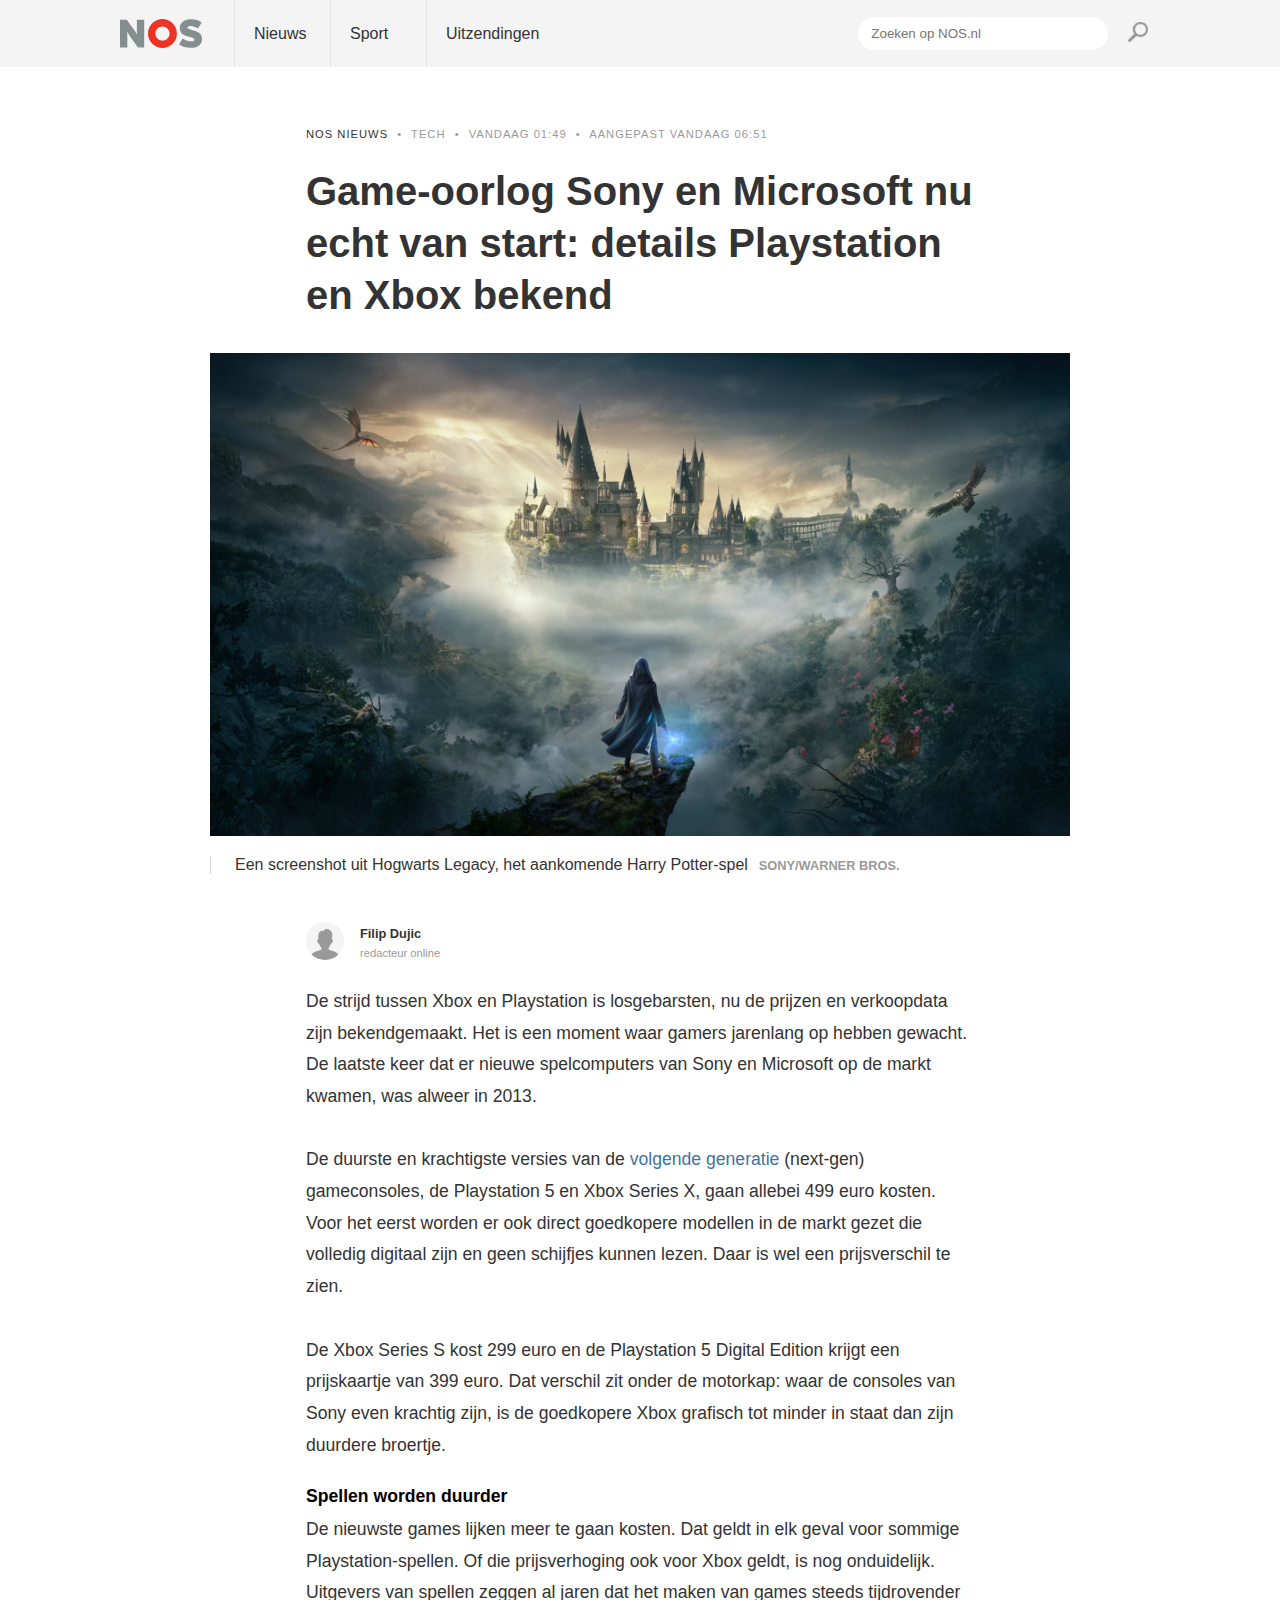
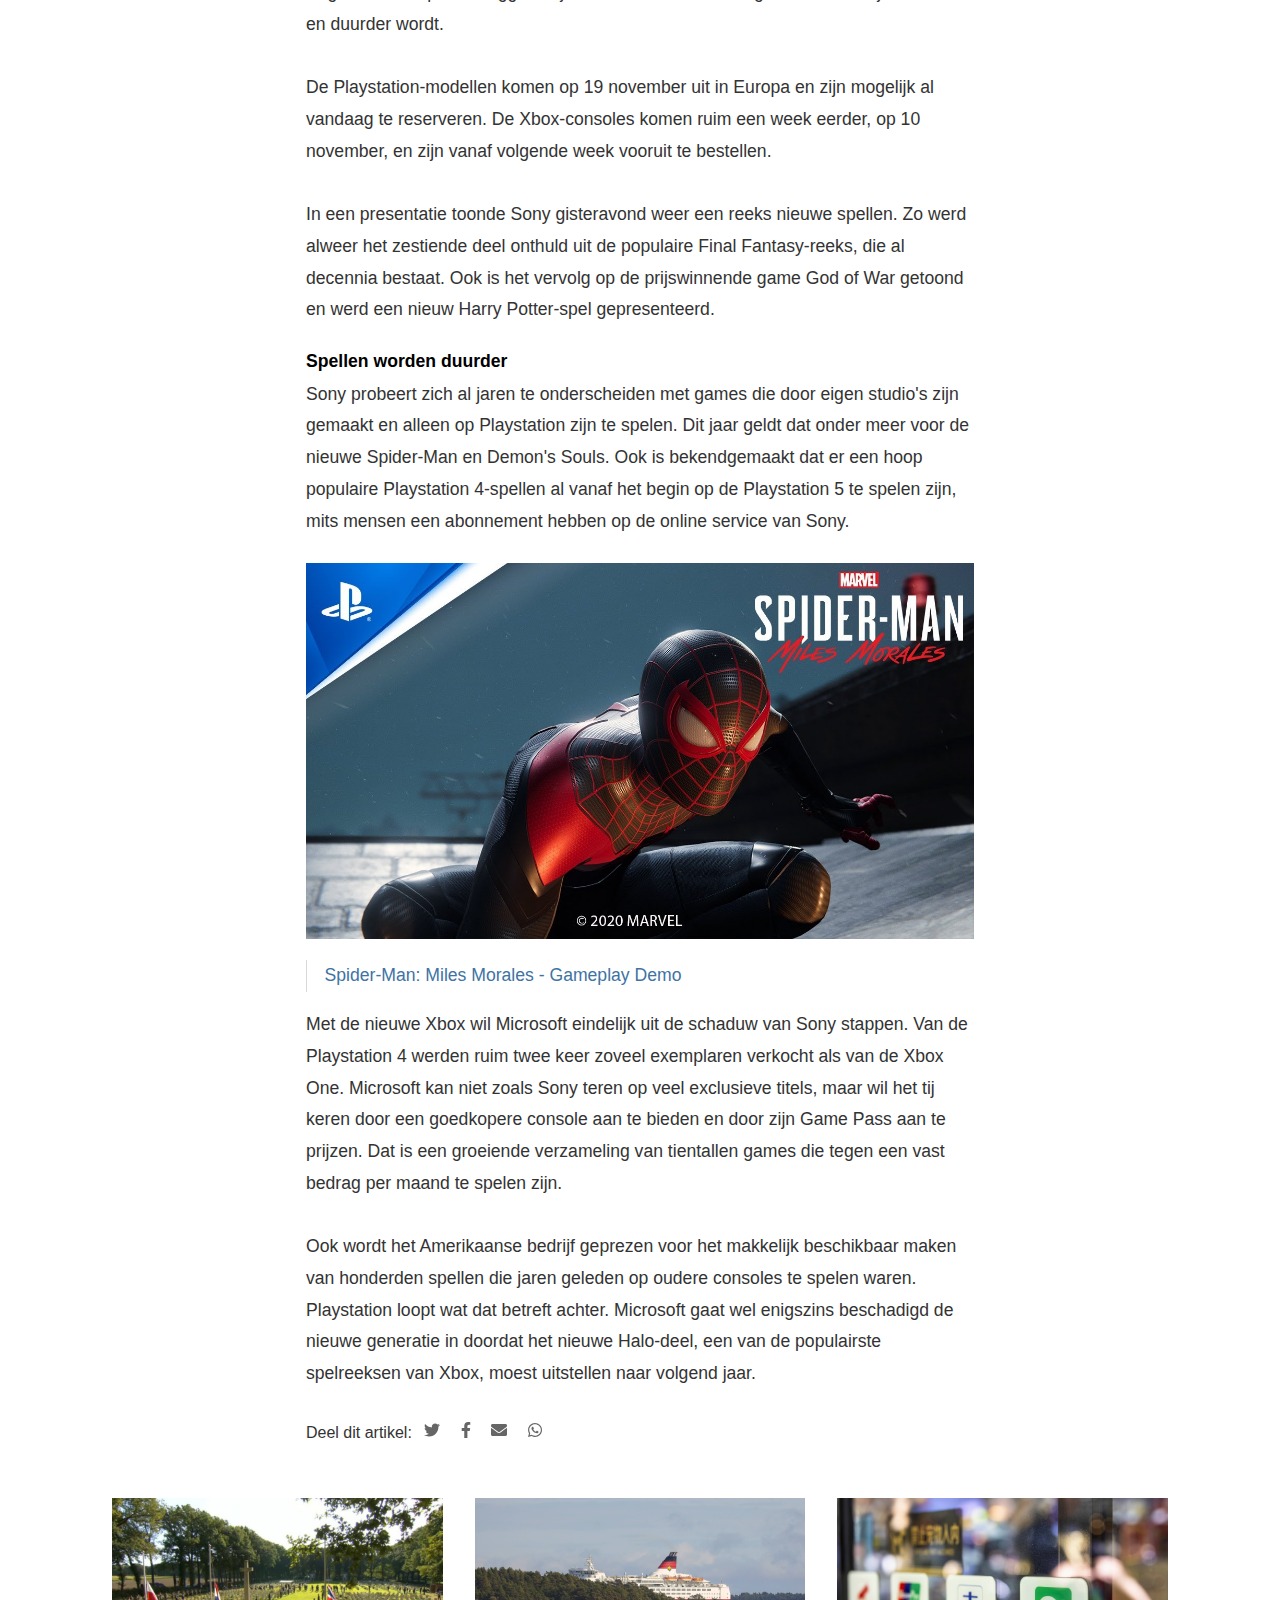
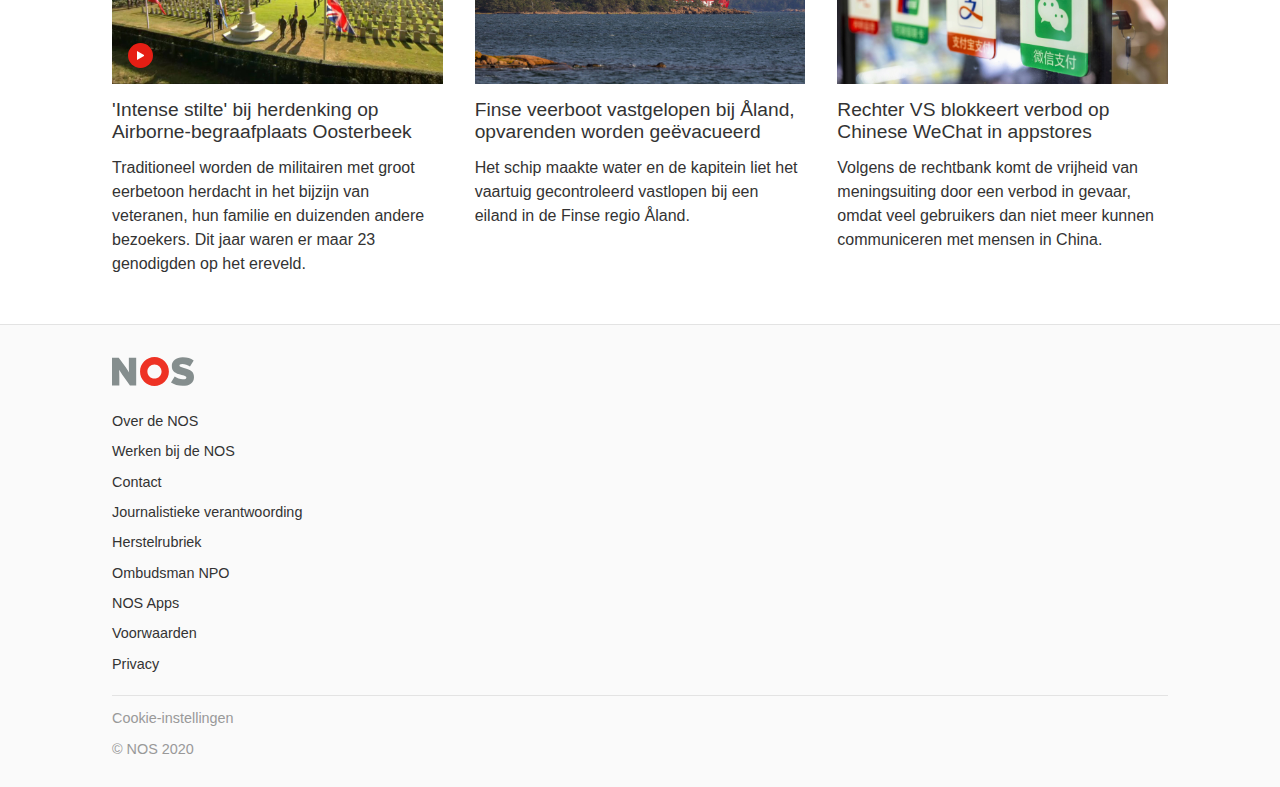
==== commit 9ff04ef9: "Update detail.html" ====
--- a/detail.html
+++ b/detail.html
@@ -146,33 +146,33 @@
 
         <section class="middle-section">
             <article>
-                <a href="">
-                    <div class="img-wrapper">
-                        <div class="video-icon"><svg id="Laag_1" data-name="Laag 1" xmlns="http://www.w3.org/2000/svg" viewBox="0 0 77.7 89.7"><defs><style>.cls-1{fill:#fff;}</style></defs><polygon class="cls-1" points="77.7 44.9 0 0 0 89.7 77.7 44.9"/></svg></div>
-                        <img src="images/image3.jpg" alt="">
-                    </div>
-                    <h3>'Intense stilte' bij herdenking op Airborne-begraafplaats Oosterbeek</h3>
-                    <p>Traditioneel worden de militairen met groot eerbetoon herdacht in het bijzijn van veteranen, hun familie en duizenden andere bezoekers. Dit jaar waren er maar 23 genodigden op het ereveld.</p>
-                </a>
-            </article>
-            <article>
-                <a href="">
-                    <div class="img-wrapper">
-                        <img src="images/image3.jpg" alt="">
-                    </div>
-                    <h3>Finse veerboot vastgelopen bij Åland, opvarenden worden geëvacueerd</h3>
-                    <p>Het schip maakte water en de kapitein liet het vaartuig gecontroleerd vastlopen bij een eiland in de Finse regio Åland.</p>
-                </a>
-            </article>
-            <article>
-                <a href="">
-                    <div class="img-wrapper">
-                        <img src="images/image3.jpg" alt="">
-                    </div>
-                    <h3>Een coronaboete op je naam? Dit kan er veranderen</h3>
-                    <p>Sinds februari zijn ruim dertig paarden verminkt of gedood. De Franse politie roept mensen op niet het recht in eigen hand te nemen.</p>
-                </a>
-            </article>
+                    <a href="">
+                        <div class="img-wrapper">
+                            <div class="video-icon"><svg id="Laag_1" data-name="Laag 1" xmlns="http://www.w3.org/2000/svg" viewBox="0 0 77.7 89.7"><defs><style>.cls-1{fill:#fff;}</style></defs><polygon class="cls-1" points="77.7 44.9 0 0 0 89.7 77.7 44.9"/></svg></div>
+                            <img src="images/artikel1.jpg" alt="">
+                        </div>
+                        <h3>'Intense stilte' bij herdenking op Airborne-begraafplaats Oosterbeek</h3>
+                        <p>Traditioneel worden de militairen met groot eerbetoon herdacht in het bijzijn van veteranen, hun familie en duizenden andere bezoekers. Dit jaar waren er maar 23 genodigden op het ereveld.</p>
+                    </a>
+                </article>
+                <article>
+                    <a href="">
+                        <div class="img-wrapper">
+                            <img src="images/artikel2.jpg" alt="">
+                        </div>
+                        <h3>Finse veerboot vastgelopen bij Åland, opvarenden worden geëvacueerd</h3>
+                        <p>Het schip maakte water en de kapitein liet het vaartuig gecontroleerd vastlopen bij een eiland in de Finse regio Åland.</p>
+                    </a>
+                </article>
+                <article>
+                    <a href="">
+                        <div class="img-wrapper">
+                            <img src="images/artikel3.jpg" alt="">
+                        </div>
+                        <h3>Rechter VS blokkeert verbod op Chinese WeChat in appstores</h3>
+                        <p>Volgens de rechtbank komt de vrijheid van meningsuiting door een verbod in gevaar, omdat veel gebruikers dan niet meer kunnen communiceren met mensen in China.</p>
+                    </a>
+                </article>
         </section>
 
         <footer class="pagefooter">
--- a/styles/style.css
+++ b/styles/style.css
@@ -111,6 +111,10 @@
     transition: ease .3s;
 }
 
+header button svg .cls-1 {
+    fill: #a4a4a4;
+}
+
 header button:hover svg {
     filter: brightness(75%);
 }
@@ -288,7 +292,7 @@
     padding: 0;
     display: flex;
     align-items: center;
-    padding-left: 2em;
+    padding-left: 1.5em;
 }
 
 .middle-section article:nth-child(4) div {
@@ -305,9 +309,32 @@
     font-weight: 500;
     font-size: 1em;
     letter-spacing: 1px;
+    margin-left: 1em;
+}
+
+.middle-section article:nth-child(4):hover h3 {
+    color: white;
 }
 
 .collectie-icon {
+    height: 50px;
+    background-color: hsla(0, 0%, 96.1%, 0.2);
+    backdrop-filter: blur(10px);
+    width: 50px;
+    display: flex!important;
+    align-items: center;
+    justify-content: center;
+    border-radius: 25px;
+    z-index: 9;
+}
+
+.collectie-icon svg {
+    display: block;
+    height: 22px;
+    
+}
+
+.collectie-icon p {
     display: none;
 }
 
@@ -713,7 +740,7 @@
         color: white;
         text-transform: uppercase;
         font-weight: 500;
-        font-size: .9em;
+        font-size: .75em;
         letter-spacing: 1px;
         margin: 0;
         margin-bottom: 1em;
@@ -722,8 +749,9 @@
 
     .middle-section article:nth-child(4) h3 {
         color: white;
-        font-size: 2em;
+        font-size: 1.65em;
         margin: 0;
+        text-transform: none;
     }
 
     .middle-section article {
@@ -764,13 +792,12 @@
         height: 25px;
         background-color: hsla(0, 0%, 96.1%, 0.2);
         backdrop-filter: blur(10px);
-        width: 5.5em;
+        width: 7em;
         display: flex;
         align-items: center;
         justify-content: center;
         position: absolute;
         top: 1em;
-        ;
         border-radius: 25px;
         z-index: 9;
     }
@@ -784,6 +811,12 @@
         letter-spacing: 1px;
         display: block!important;
     }
+    
+    .collectie-icon svg {
+        display: block;
+        height: 14px;
+        margin-right: .3em!important;
+    }
 
 
 
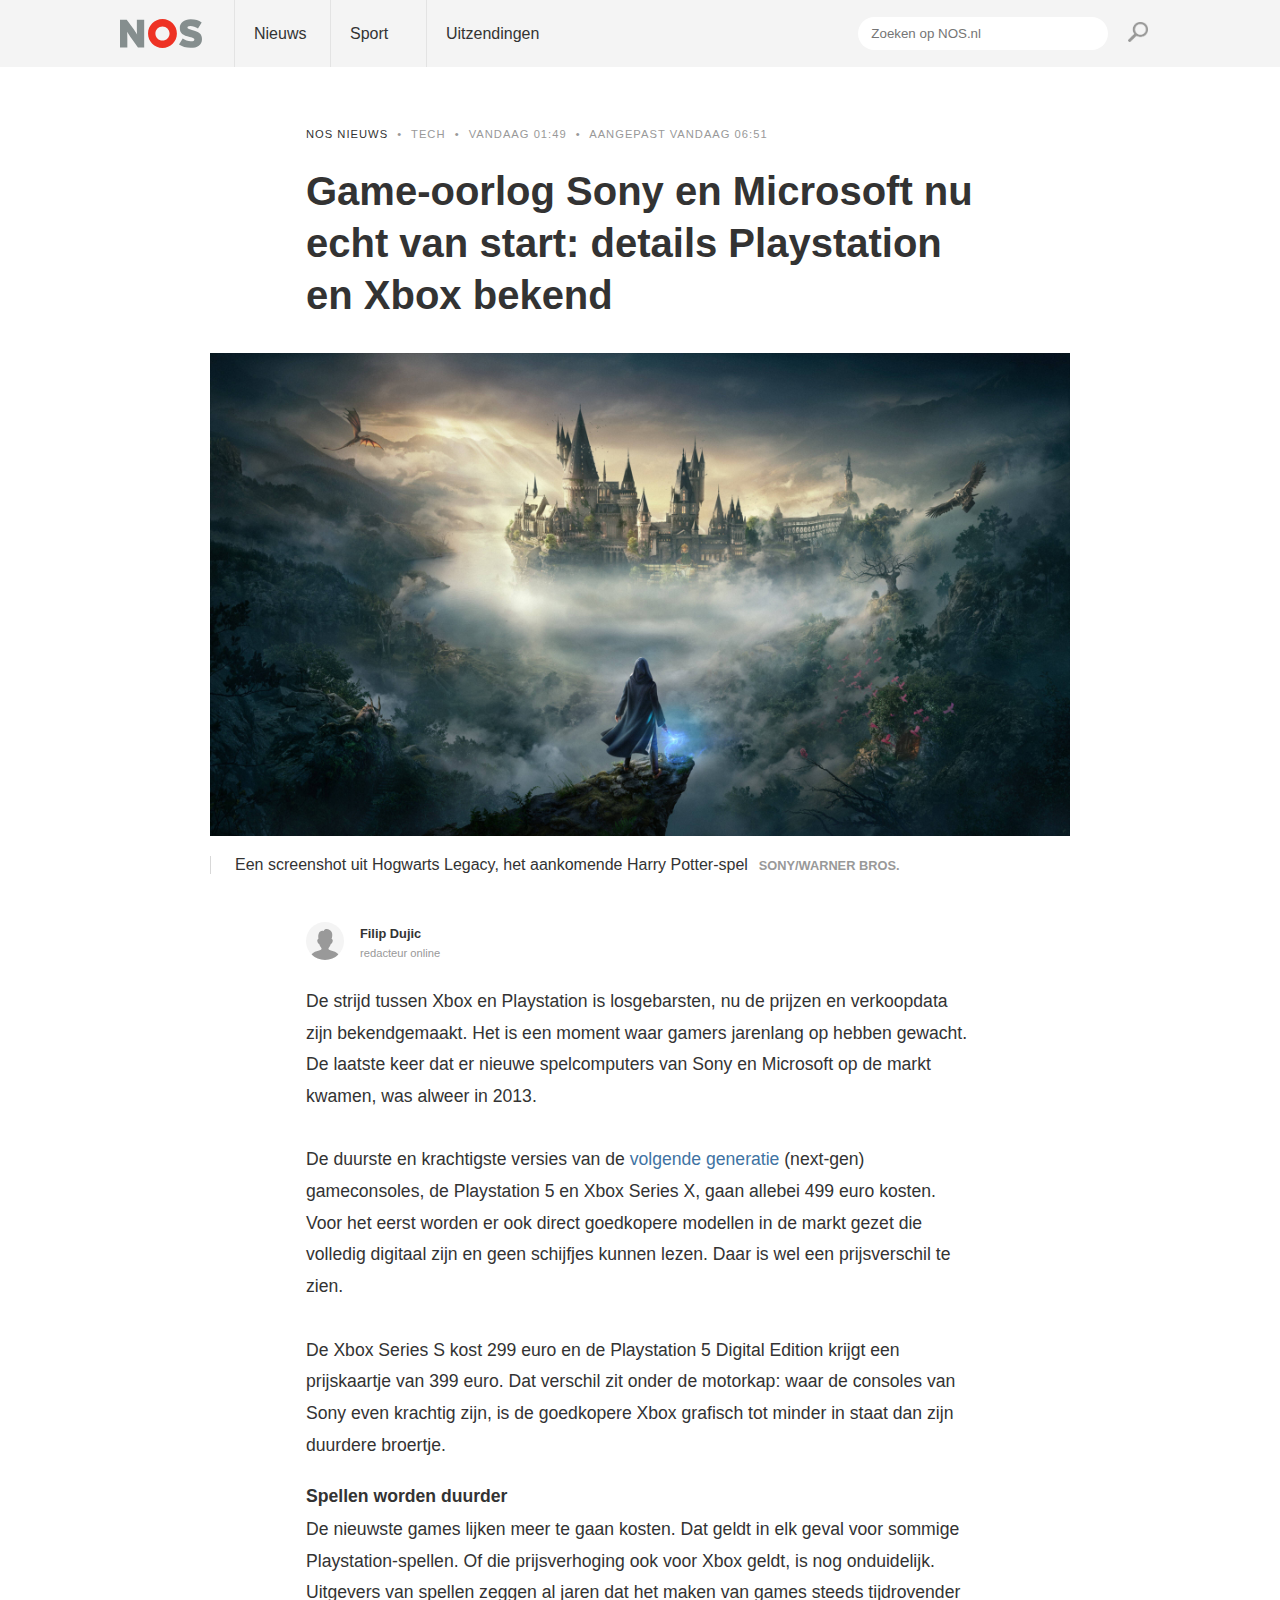
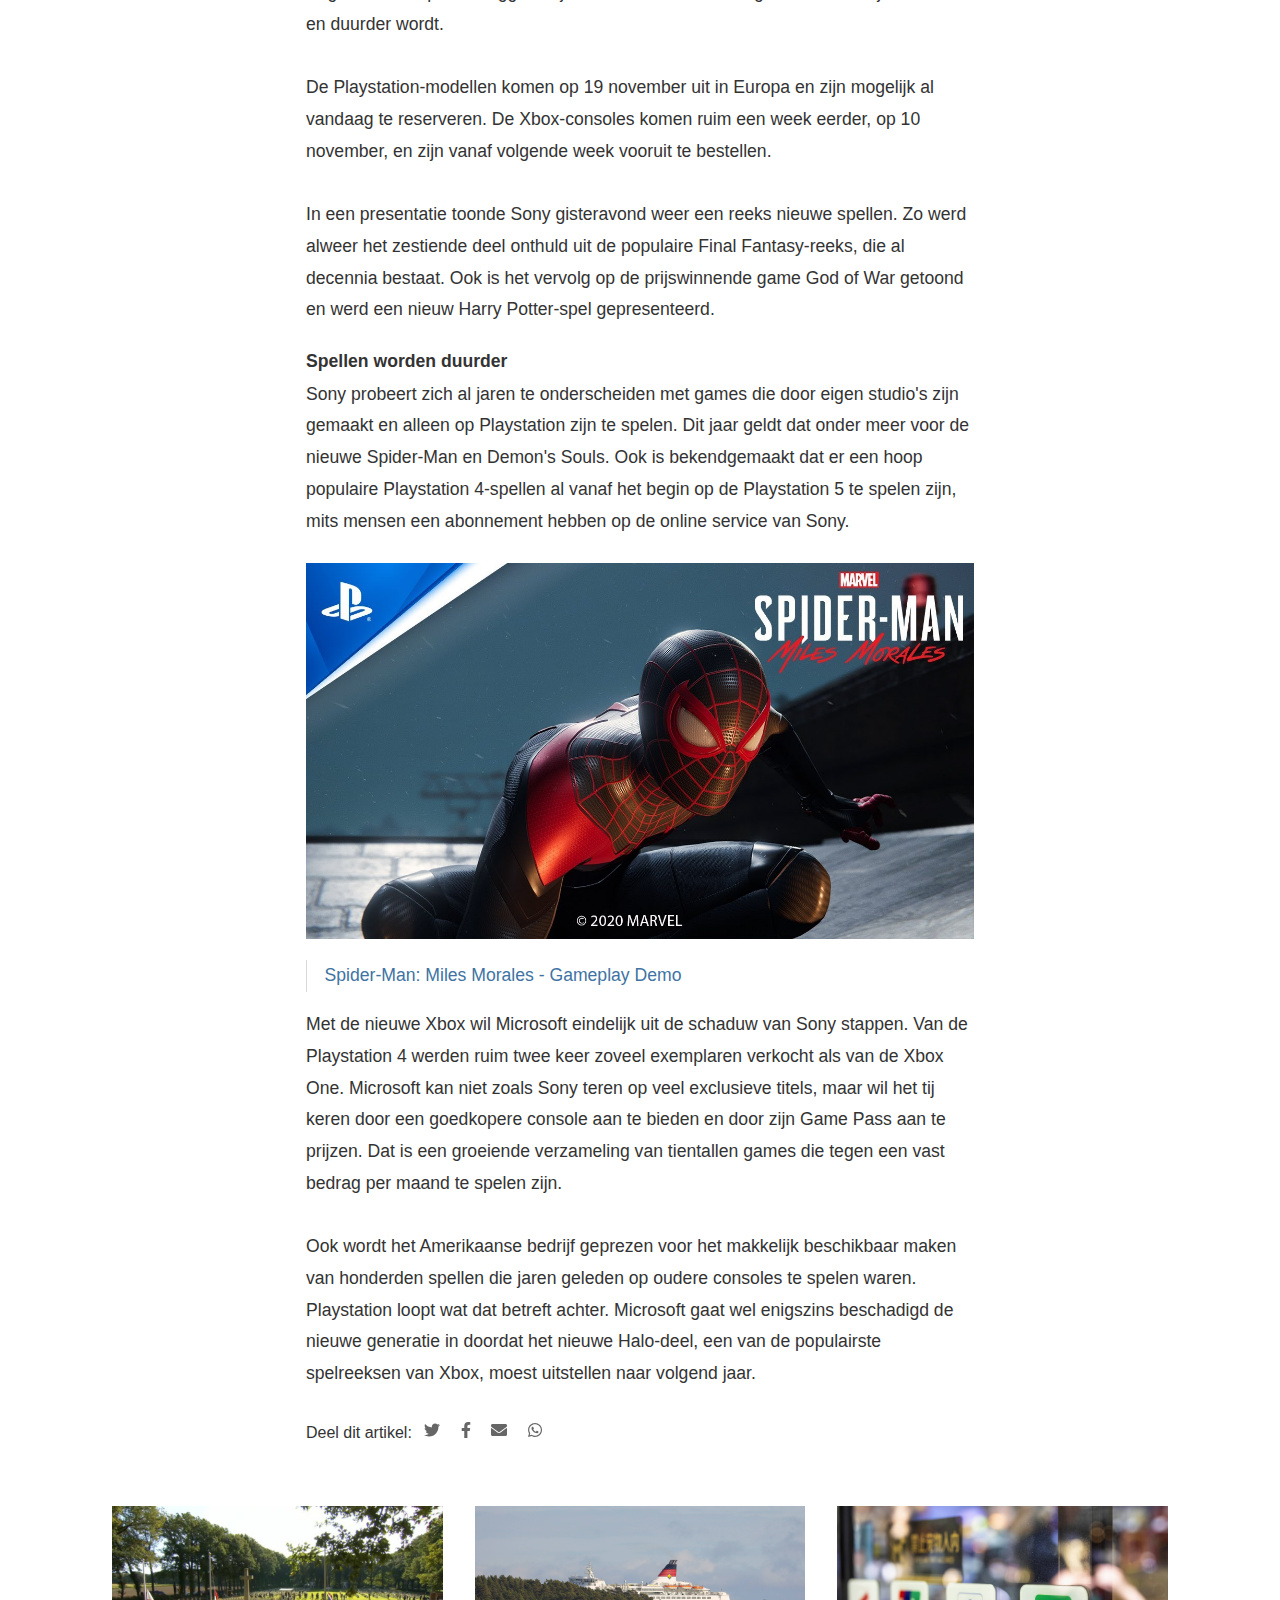
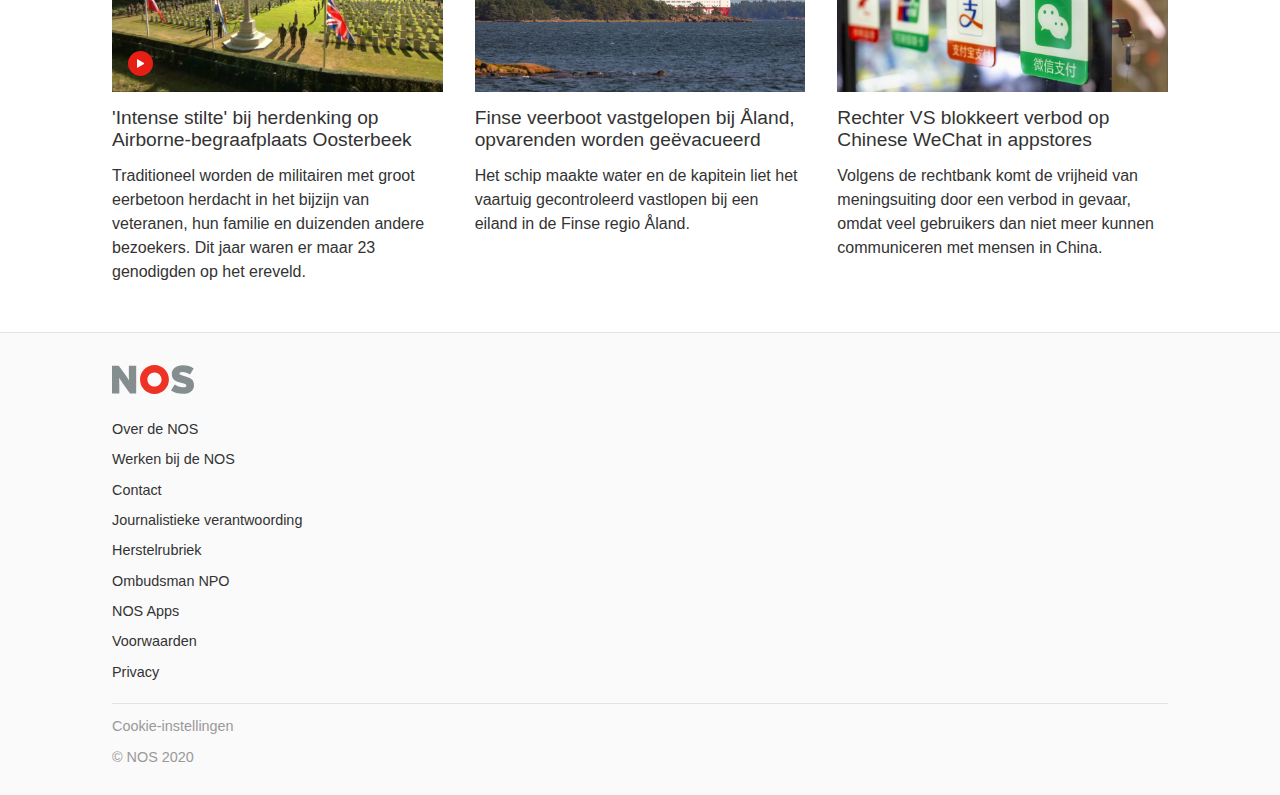
==== commit d4e5b197: "update" ====
--- a/detail.html
+++ b/detail.html
@@ -86,7 +86,7 @@
     </nav>
 
     <main>
-        <img class="image-header-mobile" src="images/detail-image.jpg" alt="">
+        <img class="image-header-mobile" src="images/detail-image.jpg" alt="screenshot van de game Hogwarts Legacy">
         <section class="detail-section">
             <div class="article-meta">
                 <span>NOS Nieuws</span>
@@ -101,7 +101,7 @@
             <h1>Game-oorlog Sony en Microsoft nu echt van start: details Playstation en Xbox bekend</h1>
 
             <figure>
-                <img class="" src="images/detail-image.jpg" alt="">
+                <img class="" src="images/detail-image.jpg" alt="screenshot van de game Hogwarts Legacy">
                 <figcaption>Een screenshot uit Hogwarts Legacy, het aankomende Harry Potter-spel <span>SONY/WARNER BROS.</span></figcaption>
             </figure>
 
@@ -149,7 +149,7 @@
                     <a href="">
                         <div class="img-wrapper">
                             <div class="video-icon"><svg id="Laag_1" data-name="Laag 1" xmlns="http://www.w3.org/2000/svg" viewBox="0 0 77.7 89.7"><defs><style>.cls-1{fill:#fff;}</style></defs><polygon class="cls-1" points="77.7 44.9 0 0 0 89.7 77.7 44.9"/></svg></div>
-                            <img src="images/artikel1.jpg" alt="">
+                            <img src="images/artikel1.jpg" alt="herdenking op Airborne-begraafplaats Oosterbeek">
                         </div>
                         <h3>'Intense stilte' bij herdenking op Airborne-begraafplaats Oosterbeek</h3>
                         <p>Traditioneel worden de militairen met groot eerbetoon herdacht in het bijzijn van veteranen, hun familie en duizenden andere bezoekers. Dit jaar waren er maar 23 genodigden op het ereveld.</p>
@@ -158,7 +158,7 @@
                 <article>
                     <a href="">
                         <div class="img-wrapper">
-                            <img src="images/artikel2.jpg" alt="">
+                            <img src="images/artikel2.jpg" alt="Vastgelopen veerboot bij Aland">
                         </div>
                         <h3>Finse veerboot vastgelopen bij Åland, opvarenden worden geëvacueerd</h3>
                         <p>Het schip maakte water en de kapitein liet het vaartuig gecontroleerd vastlopen bij een eiland in de Finse regio Åland.</p>
@@ -167,7 +167,7 @@
                 <article>
                     <a href="">
                         <div class="img-wrapper">
-                            <img src="images/artikel3.jpg" alt="">
+                            <img src="images/artikel3.jpg" alt="WeChat iconen op raam">
                         </div>
                         <h3>Rechter VS blokkeert verbod op Chinese WeChat in appstores</h3>
                         <p>Volgens de rechtbank komt de vrijheid van meningsuiting door een verbod in gevaar, omdat veel gebruikers dan niet meer kunnen communiceren met mensen in China.</p>
--- a/styles/style.css
+++ b/styles/style.css
@@ -4,6 +4,12 @@
 *::after,
 *::before {
     box-sizing: border-box;
+}
+
+::-webkit-scrollbar {
+    width: 0px;
+    height: 0px;
+    background: transparent; /* make scrollbar transparent */
 }
 
 body {
@@ -130,7 +136,7 @@
 }
 
 .show-menu {
-    height: 100%;
+    height: 100%!important;
 }
 
 #navigation ul {
@@ -177,15 +183,43 @@
     transition: ease 1s;
 }
 
-.top-section article:hover {
-    background-size: 125%;
+.top-section article .img-wrapper {
+    height: 100%;
+    overflow: hidden;
+    z-index: 1;
+}
+
+.top-section article .img-wrapper img {
+    width: 100%;
+    height: 100%;
+    object-fit: cover;
+    object-position: bottom;
+    transition: ease .6s;
+}
+
+.top-section article:hover .img-wrapper img {
+    transform: scale(1.025);
+}
+
+.top-section article .img-wrapper .overlay {
+    background: linear-gradient(to bottom, transparent, rgba(0,0,0,1));
+    opacity: .3;
+    height: 80%;
+    width: 100%;
+    position: absolute;
+    bottom: 0;
+    transition: ease .3s;
+}
+
+.top-section article:hover .img-wrapper .overlay {
+    opacity: .6;
 }
 
 .top-article-heading {
     position: absolute;
     bottom: 0;
-    left: 0;
-    margin: 1.5em;
+    margin: 1.3em 1em;
+    z-index: 100;
 }
 
 .liveblog-icon {
@@ -218,9 +252,37 @@
     background-color: #E61E14;
     border-radius: 100%;
     display: flex;
-    justify-content: center;
     align-items: center;
     z-index: 9;
+    justify-content: center;
+}
+
+article:hover .video-icon {
+    animation-name: bounce;
+    animation-duration: .7s;
+    animation-iteration-count: 1;
+    transform-origin: bottom center;
+}
+
+@keyframes bounce {
+    0% {
+        transform: none;
+    }
+    15% {
+        transform: scale(1.2, .8);
+    }
+    30% {
+        transform: scale(.6, 1.6) translateY(-2em);
+    }
+    60% {
+        transform: scale(1.4, .6) translateY(0);
+    }
+    80% {
+        transform: scale(.8, 1.2);
+    }
+    100% {
+        transform: none;
+    }
 }
 
 .video-icon svg {
@@ -246,11 +308,11 @@
 }
 
 .top-section a:first-child article {
-    background-image: linear-gradient(to bottom, rgba(0, 0, 0, 0), rgba(0, 0, 0, 0.6)), url(../images/detail-image.jpg);
+/*    background-image: linear-gradient(to bottom, rgba(0, 0, 0, 0), rgba(0, 0, 0, 0.6)), url(../images/detail-image.jpg);*/
 }
 
 .top-section a:nth-child(2) article {
-    background-image: linear-gradient(to bottom, rgba(0, 0, 0, 0), rgba(0, 0, 0, 0.6)), url(../images/image2.jpg);
+/*    background-image: linear-gradient(to bottom, rgba(0, 0, 0, 0), rgba(0, 0, 0, 0.6)), url(../images/image2.jpg);*/
 }
 
 
@@ -263,7 +325,7 @@
     margin: auto;
     margin-top: 1em;
     display: grid;
-    grid-template-columns: 1fr;
+/*    grid-template-columns: 1fr;*/
     grid-template-rows: auto;
     column-gap: 2em;
     row-gap: 0em;
@@ -272,13 +334,11 @@
 }
 
 .middle-section article:nth-child(4) {
-    background-image: linear-gradient(to bottom, rgba(0, 0, 0, 0), rgba(0, 0, 0, 0.4)), url(../images/collectie.jpg);
-    background-position: center;
-    background-size: cover;
     border-radius: 6px;
     position: relative;
     transition: ease .3s;
     height: 88px;
+    overflow: hidden;
 }
 
 .middle-section article:nth-child(4):hover {
@@ -295,11 +355,28 @@
     padding-left: 1.5em;
 }
 
+.middle-section article:nth-child(4) a img {
+    position: absolute;
+    left: 0;
+    z-index: 1;
+}
+
+.middle-section article:nth-child(4) a .overlay {
+    height: 60%;
+    z-index: 2;
+    width: 100%;
+    position: absolute;
+    left: 0;
+    bottom: 0;
+    background: linear-gradient(to bottom, transparent, rgba(0,0,0,1));
+    opacity: .3;
+}
+
 .middle-section article:nth-child(4) div {
-    
-}
-
-.middle-section article:nth-child(4) h4 {
+    z-index: 3;
+}
+
+.middle-section article:nth-child(4) p {
     display: none;
 }
 
@@ -388,6 +465,7 @@
     height: 100%;
     width: 100%;
     transition: ease .9s;
+    object-fit: cover;
 }
 
 .middle-section .video-icon {
@@ -406,6 +484,79 @@
 
 
 
+/***************SLIDER***************/
+
+main h4 {
+    padding: 1em;
+    margin: 0;
+    margin-top: 1em;
+    color: #333333;
+}
+
+main h4 span {
+    font-weight: 400;
+    text-transform: uppercase;
+    color: #666666;
+    font-size: .9em;
+    margin-left: .7em;
+}
+
+main section:nth-of-type(3) {
+    background: #212121;
+    overflow-x: scroll;
+    scroll-snap-type: x mandatory;
+    display: flex;
+    width: 100%;
+    height: 40vh;
+}
+
+main section:nth-of-type(3) article {
+    width: 100%;
+    scroll-snap-align: center;
+    flex: 0 0 100%;
+    position: relative;
+}
+
+main section:nth-of-type(3) article:first-of-type {
+    display: none;
+}
+    
+main section:nth-of-type(3) article:last-of-type {
+    display: none;
+}
+
+main section:nth-of-type(3) article img {
+    width: 100%;
+    height: 100%;
+    object-fit: cover;
+}
+
+main section:nth-of-type(3) article div {
+    position: absolute;
+    z-index: 100;
+    width: 100%;
+    background: red;
+    bottom: 0;
+    padding: 1em;
+    background: rgba(0, 0, 0, 0.5);
+    backdrop-filter: blur(1px);
+}
+
+main section:nth-of-type(3) article div h5 {
+    margin: 0;
+    color: white;
+    font-size: 1em;
+    font-weight: 300;
+    letter-spacing: 1px;
+}
+
+main section:nth-of-type(3) article div p {
+    display: none;
+}
+
+
+
+
 /***************DETAIL SECTION***************/
 
 .detail-section {
@@ -434,9 +585,9 @@
 .detail-section h3 {
     margin: 0;
     margin-top: 2em;
-    ;
     font-size: 1em;
     line-height: 0;
+    color: #333333;
 }
 
 .detail-section p {
@@ -526,7 +677,9 @@
     height: 1em;
 }
 
-
+main ul:last- {
+    display: none;
+}
 
 
 /***************FOOTER***************/
@@ -668,23 +821,21 @@
         flex-direction: row;
         height: 45vh;
     }
+    
     .top-section a {
         height: 100%;
     }
+    
     .top-article-heading {
         margin: 0;
         width: 100%;
-    }
+        font-size: 1.5em;
+        padding: 1em 1.2em;
+        max-width: 24em;
+    }
+
     .text-align-right {
-        font-size: 1.5em;
-        padding: 1.5em;
-        padding-left: 10em;
-        text-align: right;
-    }
-    .text-align-left {
-        font-size: 1.5em;
-        padding: 1.5em;
-        padding-right: 10em;
+        right: 0;
     }
 
     .liveblog-icon {
@@ -699,22 +850,21 @@
 
 
     /***************MIDDLE SECTION MQ***************/
+    
     .middle-section {
         max-width: 66em;
         display: grid;
-        grid-template-columns: 1fr 1fr 1fr;
+/*        grid-template-columns: 1fr 1fr 1fr;*/
         grid-template-rows: auto;
         column-gap: 2em;
         row-gap: 3em;
         padding-left: 0;
         padding-right: 0;
-        margin-top: 2.5em;
+        margin-top: 3em;
+        grid-template-columns: repeat(auto-fill, minmax(300px, 1fr) ) ;
     }
 
     .middle-section article:nth-child(4) {
-        background-image: linear-gradient(to bottom, rgba(0, 0, 0, 0), rgba(0, 0, 0, 0.4)), url(../images/collectie.jpg);
-        background-position: center;
-        background-size: cover;
         border-radius: 6px;
         position: relative;
         transition: ease .3s;
@@ -736,7 +886,7 @@
         left: 1.3em;
     }
 
-    .middle-section article:nth-child(4) h4 {
+    .middle-section article:nth-child(4) p {
         color: white;
         text-transform: uppercase;
         font-weight: 500;
@@ -817,10 +967,60 @@
         height: 14px;
         margin-right: .3em!important;
     }
-
+    
+    
+    
+    
+    /***************SLIDER MQ***************/
+    
+    main h4 {
+        padding: 1em;
+        padding-left: 0;
+        padding-right: 0;
+        margin: auto;
+        margin-top: 3em;
+        color: #333333;
+        max-width: 66em;
+    }
+    
+    main section:nth-of-type(3) {
+        height: 55vh;
+    }
+
+    main section:nth-of-type(3) article {
+        width: 100%;
+        flex: 0 0 55%;
+    }
+    
+    main section:nth-of-type(3) article:first-of-type {
+        flex: 0 0 22.5%;
+        display: block;
+    }
+    
+    main section:nth-of-type(3) article:last-of-type {
+        flex: 0 0 22.5%;
+        display: block;
+    }
+
+    main section:nth-of-type(3) article div {
+        padding: 2em;
+    }
+
+    main section:nth-of-type(3) article div h5 {
+        font-size: 1.5em;
+        font-weight: 500;
+    }
+
+    main section:nth-of-type(3) article div p {
+        display: block;
+        color: white;
+        margin: 0;
+        margin-top: .7em;
+    }
 
 
     /***************DETAIL SECTION MQ***************/
+    
     .detail-section {
         margin: auto;
         padding-left: 6em;
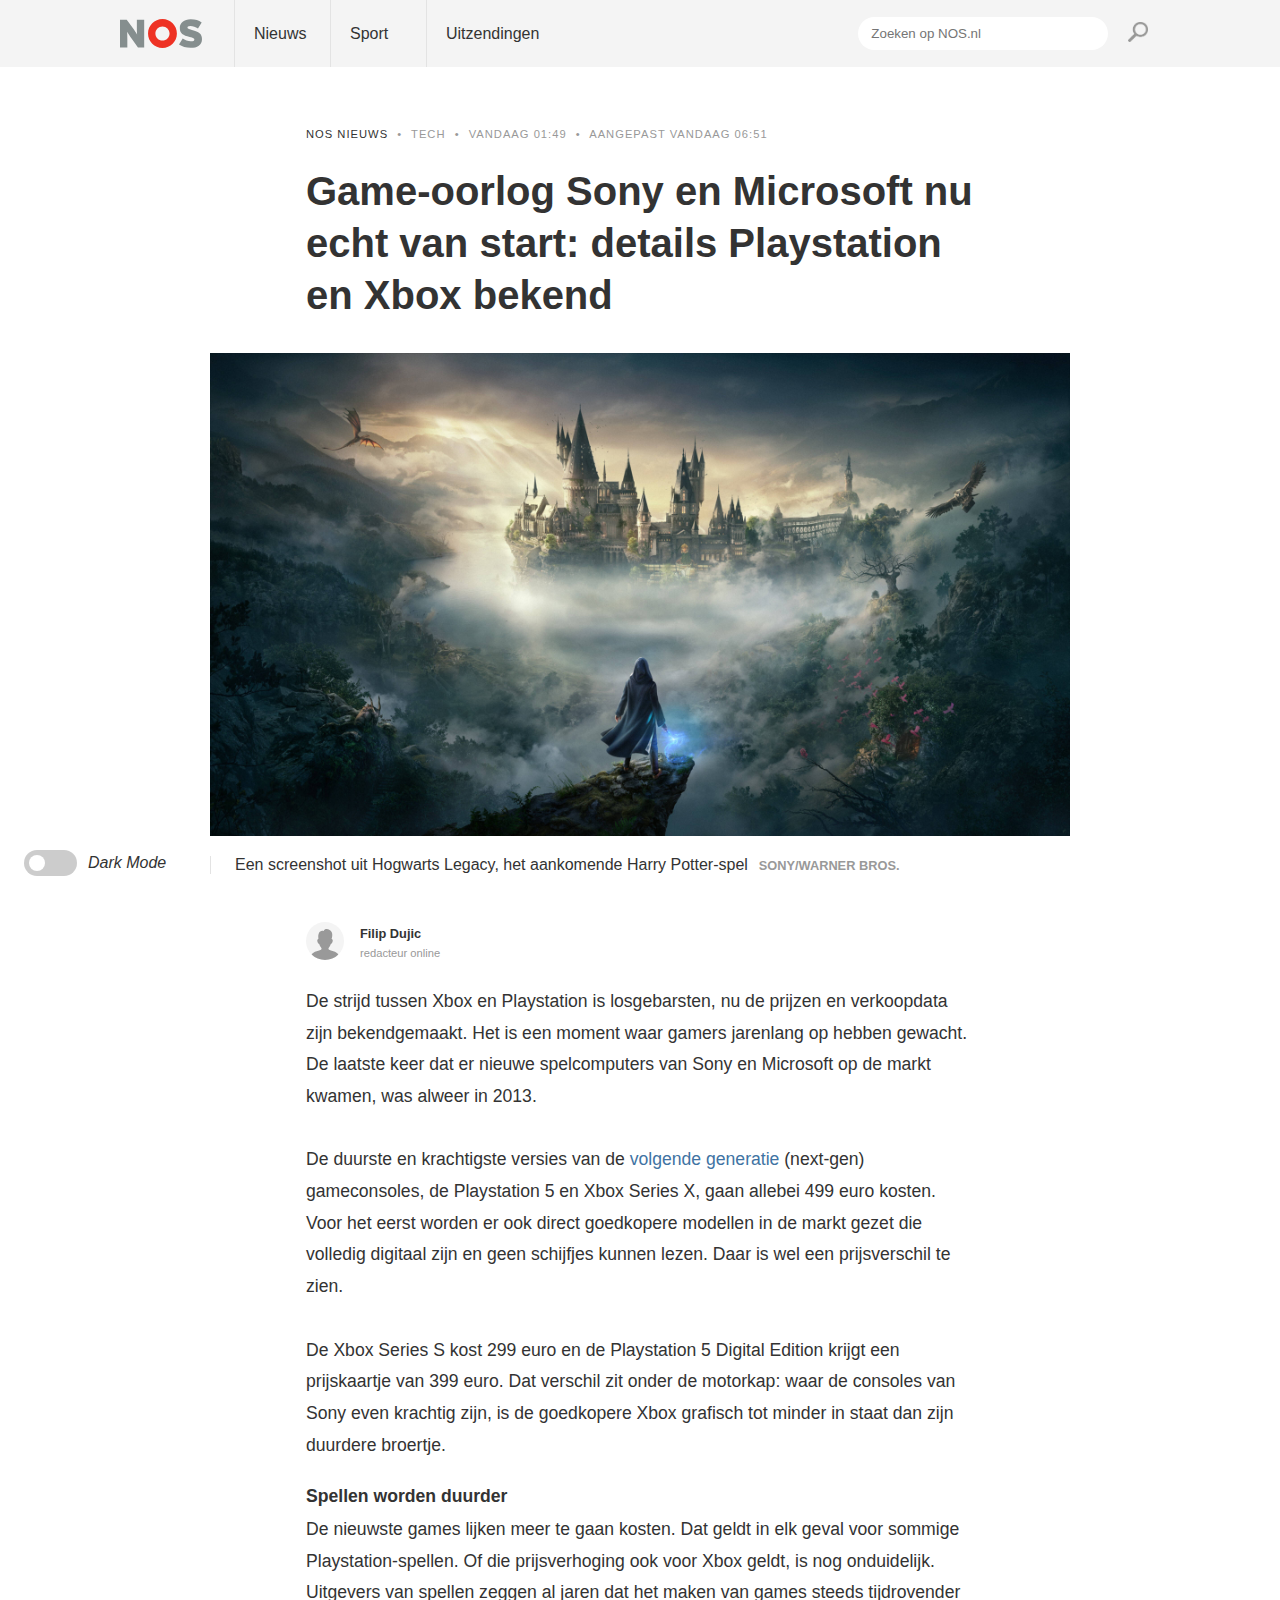
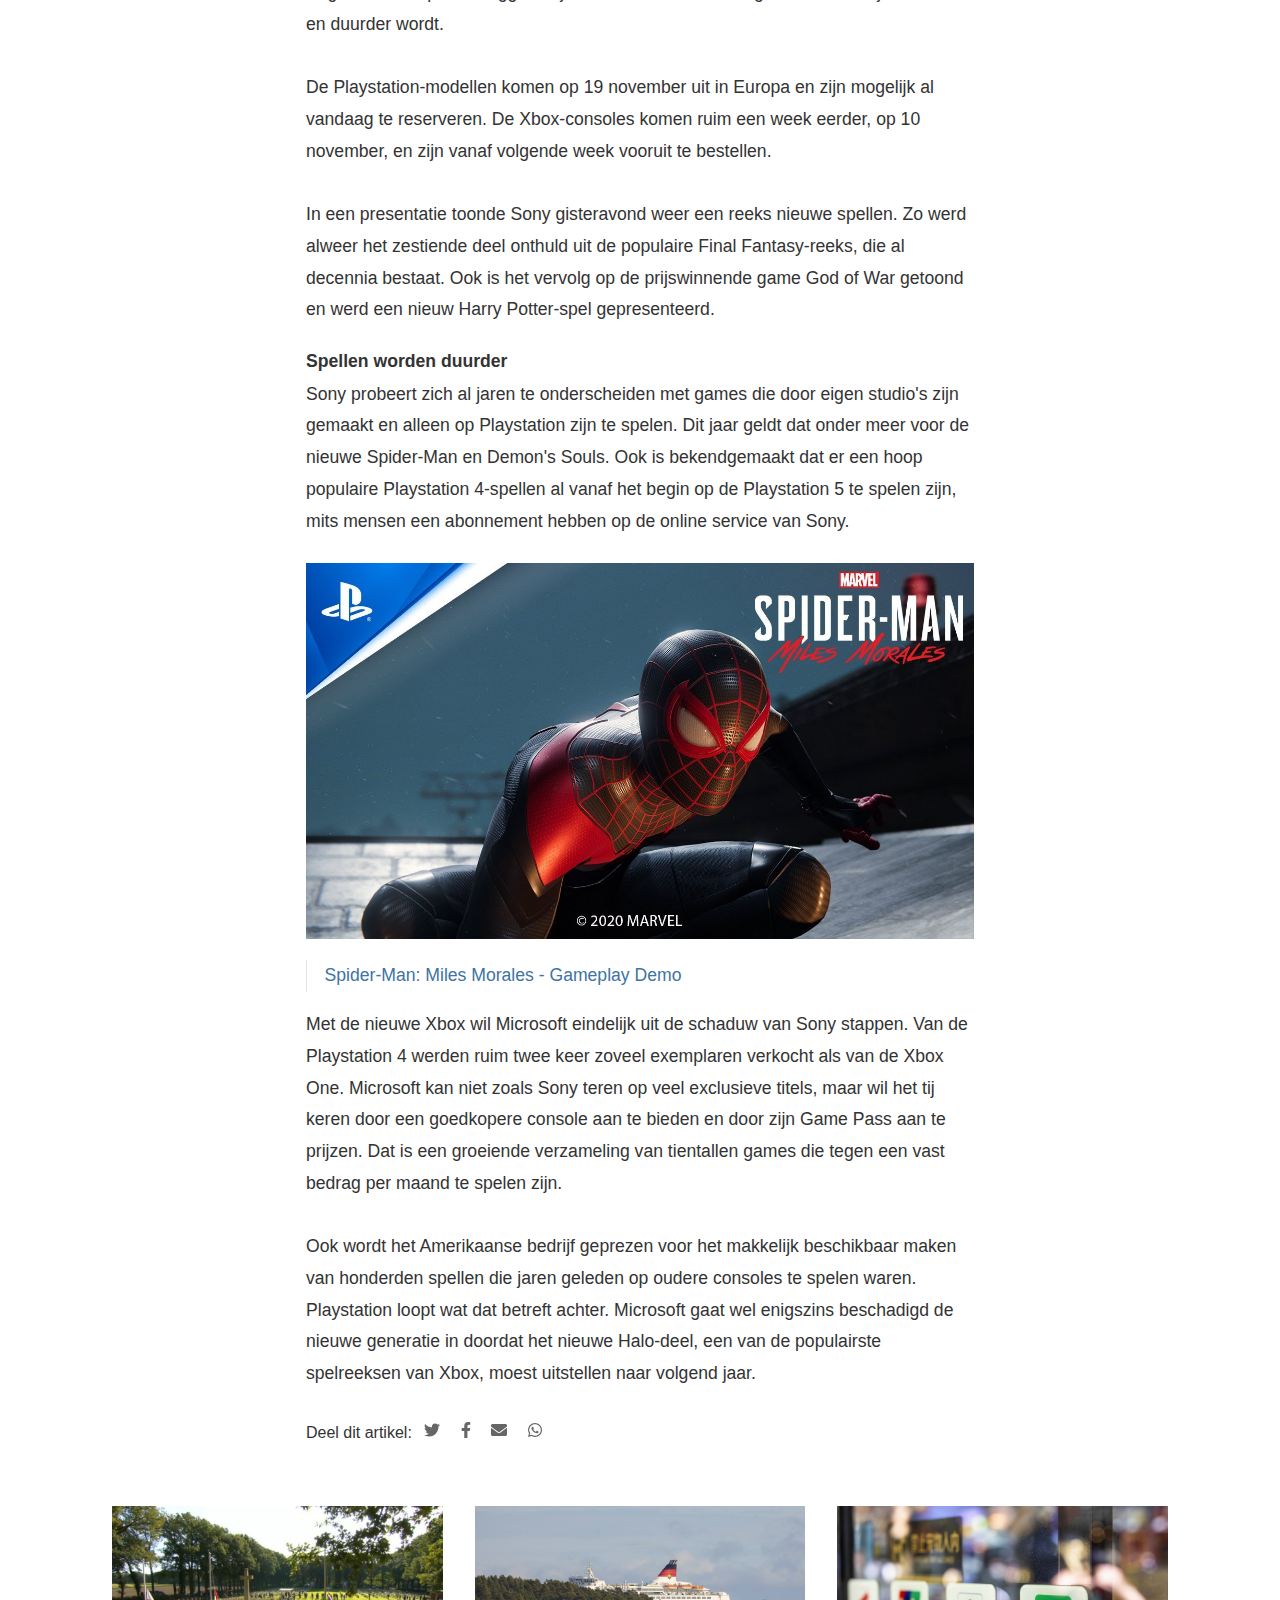
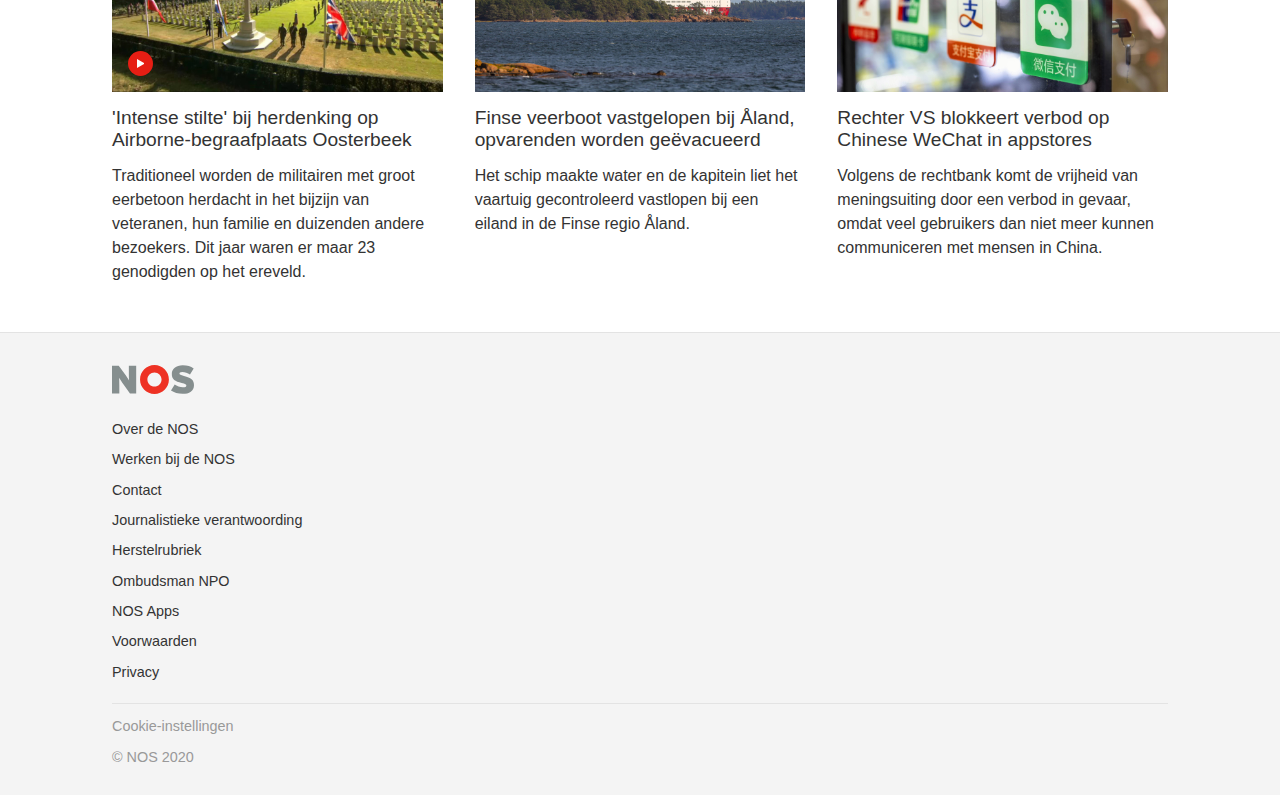
==== commit 0b5d57ea: "Darkmode werkt!!!!" ====
--- a/detail.html
+++ b/detail.html
@@ -12,7 +12,7 @@
 </head>
 
 <body>
-
+   
     <header>
         <div class="header-container">
             <div>
@@ -82,6 +82,15 @@
                 </ul>
             </li>
             <li>Uitzendingen</li>
+            <li>
+                <div class="theme-switch-wrapper">
+                    <label class="theme-switch" for="checkbox">
+                        <input type="checkbox" id="checkbox" />
+                        <div class="slider round"></div>
+                    </label>
+                    <em>Dark Mode</em>
+                </div>
+            </li>
         </ul>
     </nav>
 
--- a/styles/style.css
+++ b/styles/style.css
@@ -12,9 +12,110 @@
     background: transparent; /* make scrollbar transparent */
 }
 
+
+
+
+/***************KLEUREN***************/
+
+:root {
+    --nos-rood: #E61E14;
+    --background-body: #ffffff;
+    --background-01: #F4F4F4;
+    --background-02: #212121;
+    --tekst: #333333;
+    --tekst-detail: #999999;
+    --border: #e3e3e3;
+    --details: #666666;
+    --link: #4073A3;
+}
+
+[data-theme="dark"] {
+    --nos-rood: #E61E14;
+    --background-body: #212121;
+    --background-01: #1B1B1B;
+    --background-02: #1B1B1B;
+    --tekst: #999999;
+    --tekst-detail: #999999;
+    --border: #666666;
+    --details: #666666;
+    --link: #4073A3;
+}
+
+
+
+
+/***************TOGGLE SWITCH***************/
+
+.theme-switch-wrapper {
+    display: flex;
+    align-items: center;
+/*    position: absolute;*/
+    bottom: 1.5em;
+    left: 1.5em;
+}
+
+.theme-switch-wrapper em {
+    color: var(--tekst);
+}
+
+.theme-switch {
+    display: inline-block;
+    height: 1.6em;
+    position: relative;
+    width: 3.3em;
+    margin-right: .7em;
+}
+
+.theme-switch input {
+    display: none;
+}
+
+.slider {
+    background-color: #ccc;
+    bottom: 0;
+    cursor: pointer;
+    left: 0;
+    position: absolute;
+    right: 0;
+    top: 0;
+    transition: .4s;
+}
+
+.slider:before {
+    background-color: #fff;
+    bottom: .3em;
+    content: "";
+    height: 1em;
+    left: .3em;
+    position: absolute;
+    transition: .4s;
+    width: 1em;
+}
+
+input:checked + .slider {
+    background-color: #66bb6a;
+}
+
+input:checked + .slider:before {
+    transform: translateX(26px);
+}
+
+.slider.round {
+    border-radius: 34px;
+}
+
+.slider.round:before {
+    border-radius: 50%;
+}
+
+
+
+/***************MAIN***************/
+
 body {
     margin: 0;
     font-family: Helvetica Neue, sans-serif;
+    background: var(--background-body);
 }
 
 a {
@@ -27,7 +128,7 @@
 /***************HEADER***************/
 
 header {
-    background-color: #F4F4F4;
+    background-color: var(--background-01);
     height: 4.2em;
     display: flex;
 }
@@ -105,7 +206,7 @@
     padding: 1.5em;
     margin: 0;
     display: block;
-    background-color: #F4F4F4;
+    background-color: var(--background-01);
 }
 
 header button img {
@@ -118,7 +219,7 @@
 }
 
 header button svg .cls-1 {
-    fill: #a4a4a4;
+    fill: var(--tekst-detail);
 }
 
 header button:hover svg {
@@ -146,10 +247,10 @@
 
 #navigation ul li {
     list-style: none;
-    background-color: #F4F4F4;
+    background-color: var(--background-01);
     padding: 1.2em;
-    border-top: 1px solid #e3e3e3;
-    color: #333333;
+    border-top: 1px solid var(--border);
+    color: var(--tekst);
 }
 
 #navigation ul li ul {
@@ -224,7 +325,7 @@
 
 .liveblog-icon {
     height: 25px;
-    background: #E61E14;
+    background: var(--nos-rood);
     width: 5em;
     display: flex;
     align-items: center;
@@ -249,7 +350,7 @@
 .video-icon {
     width: 25px;
     height: 25px;
-    background-color: #E61E14;
+    background-color: var(--nos-rood);
     border-radius: 100%;
     display: flex;
     align-items: center;
@@ -416,7 +517,7 @@
 }
 
 .middle-section article {
-    border-bottom: 1px solid #f4f4f4;
+    border-bottom: 1px solid var(--border);
 }
 
 .middle-section article a {
@@ -431,17 +532,17 @@
 }
 
 .middle-section article:hover h3 {
-    color: #e61e14;
+    color: var(--nos-rood);
 }
 
 .middle-section article a {
-    color: #333333
+    color: var(--tekst);
 }
 
 .middle-section article h3 {
     margin: 0;
     font-weight: 500;
-    color: #333333;
+    color: var(--tekst);
     font-size: 1em;
     transition: ease .3s;
 }
@@ -490,19 +591,19 @@
     padding: 1em;
     margin: 0;
     margin-top: 1em;
-    color: #333333;
+    color: var(--tekst);
 }
 
 main h4 span {
     font-weight: 400;
     text-transform: uppercase;
-    color: #666666;
+    color: var(--details);
     font-size: .9em;
     margin-left: .7em;
 }
 
 main section:nth-of-type(3) {
-    background: #212121;
+    background: var(--background-02);
     overflow-x: scroll;
     scroll-snap-type: x mandatory;
     display: flex;
@@ -579,7 +680,7 @@
     padding: 0;
     font-size: 1.6em;
     line-height: 1.3em;
-    color: #333333;
+    color: var(--tekst);
 }
 
 .detail-section h3 {
@@ -587,16 +688,16 @@
     margin-top: 2em;
     font-size: 1em;
     line-height: 0;
-    color: #333333;
+    color: var(--tekst);
 }
 
 .detail-section p {
-    color: #333333;
+    color: var(--tekst);
     line-height: 1.7em;
 }
 
 .detail-section p a {
-    color: #4073A3;
+    color: var(--link);
 }
 
 .detail-section p a:hover {
@@ -610,8 +711,8 @@
 
 .detail-section a p {
     padding-left: 1em;
-    border-left: 1px solid #d8d8d8;
-    color: #4073A3;
+    border-left: 1px solid var(--border);
+    color: var(--link);
 }
 
 .article-meta {
@@ -621,11 +722,11 @@
     letter-spacing: 1px;
     margin-bottom: 2.2em;
     margin-top: .8em;
-    color: #999999
+    color: var(--tekst-detail);
 }
 
 .article-meta span:first-child {
-    color: #333;
+    color: var(--tekst);
 }
 
 .article-meta .dot {
@@ -648,7 +749,7 @@
 .credits p:first-child {
     font-size: .8em;
     margin: 0;
-    color: #333333;
+    color: var(--tekst);
     font-weight: 600;
     line-height:
 }
@@ -656,7 +757,7 @@
 .credits p:nth-child(2) {
     font-size: .7em;
     margin: 0;
-    color: #999999;
+    color: var(--tekst-detail);
     line-height: 1.5em;
 }
 
@@ -665,12 +766,12 @@
 }
 
 main section footer span {
-    color: #333333;
+    color: var(--tekst);
 }
 
 main section footer a {
     padding: .5em;
-    color: #666666
+    color: var(--details);
 }
 
 main section footer a svg {
@@ -688,8 +789,8 @@
     padding: 1em;
     margin-top: 2em;
     width: 100%;
-    background-color: #fafafa;
-    border-top: 1px solid #e3e3e3;
+    background-color: var(--background-01);
+    border-top: 1px solid var(--border);
 }
 
 .pagefooter div {
@@ -714,7 +815,7 @@
 }
 
 .pagefooter div ul li a {
-    color: #333333;
+    color: var(--tekst);
     display: block;
     padding-top: .5em;
     padding-bottom: .5em;
@@ -722,23 +823,23 @@
 }
 
 .pagefooter div ul li a:hover {
-    color: #E61E14;
+    color: var(--nos-rood);
 }
 
 .pagefooter div section {
-    border-top: 1px solid #e3e3e3;
+    border-top: 1px solid var(--border);
     margin-top: 1em;
 }
 
 .pagefooter div section a {
-    color: #999999;
+    color: var(--tekst-detail);
     font-size: .9em;
     margin-top: 1em;
     display: block;
 }
 
 .pagefooter div section p {
-    color: #999999;
+    color: var(--tekst-detail);
     font-size: .9em;
     display: block;
     margin-top: 1em;
@@ -751,7 +852,13 @@
 
 @media screen and (min-width: 900px) {
 
-
+    .theme-switch-wrapper {
+        display: flex;
+        align-items: center;
+        position: absolute;
+        bottom: 1.5em;
+        left: 1.5em;
+    }
 
     /***************HEADER MQ***************/
     header div {
@@ -790,20 +897,20 @@
         padding-left: 1.2em;
         width: 6em;
         margin: 0;
-        color: #333333;
+        color: var(--tekst);
         line-height: 4.2em;
         height: 100%;
-        border-left: 1px #e3e3e3 solid;
+        border-left: 1px var(--border) solid;
         transition: ease .3s;
     }
 
     header .header-container nav ul li a:hover {
-        border-left: 1px #e61e14 solid;
-        color: #e61e14;
+        border-left: 1px var(--nos-rood) solid;
+        color: var(--nos-rood);
     }
 
     header .header-container nav ul li a:active {
-        border: 1px #e61e14 solid;
+        border: 1px var(--nos-rood) solid;
 
     }
 
@@ -919,7 +1026,7 @@
     }
 
     .middle-section article p {
-        color: #333333;
+        color: var(--tekst);
         font-size: 1em;
         line-height: 1.5em;
         margin: 0;
@@ -979,7 +1086,7 @@
         padding-right: 0;
         margin: auto;
         margin-top: 3em;
-        color: #333333;
+        color: var(--tekst);
         max-width: 66em;
     }
     
@@ -1044,14 +1151,14 @@
     figure figcaption {
         margin-top: 1em;
         padding-left: 1.5em;
-        border-left: 1px solid #d8d8d8;
-        color: #333333;
+        border-left: 1px solid var(--border);
+        color: var(--tekst);
     }
 
     figure figcaption span {
         font-size: .8em;
         font-weight: 700;
-        color: #999999;
+        color: var(--tekst-detail);
         margin-left: .5em;
     }
 
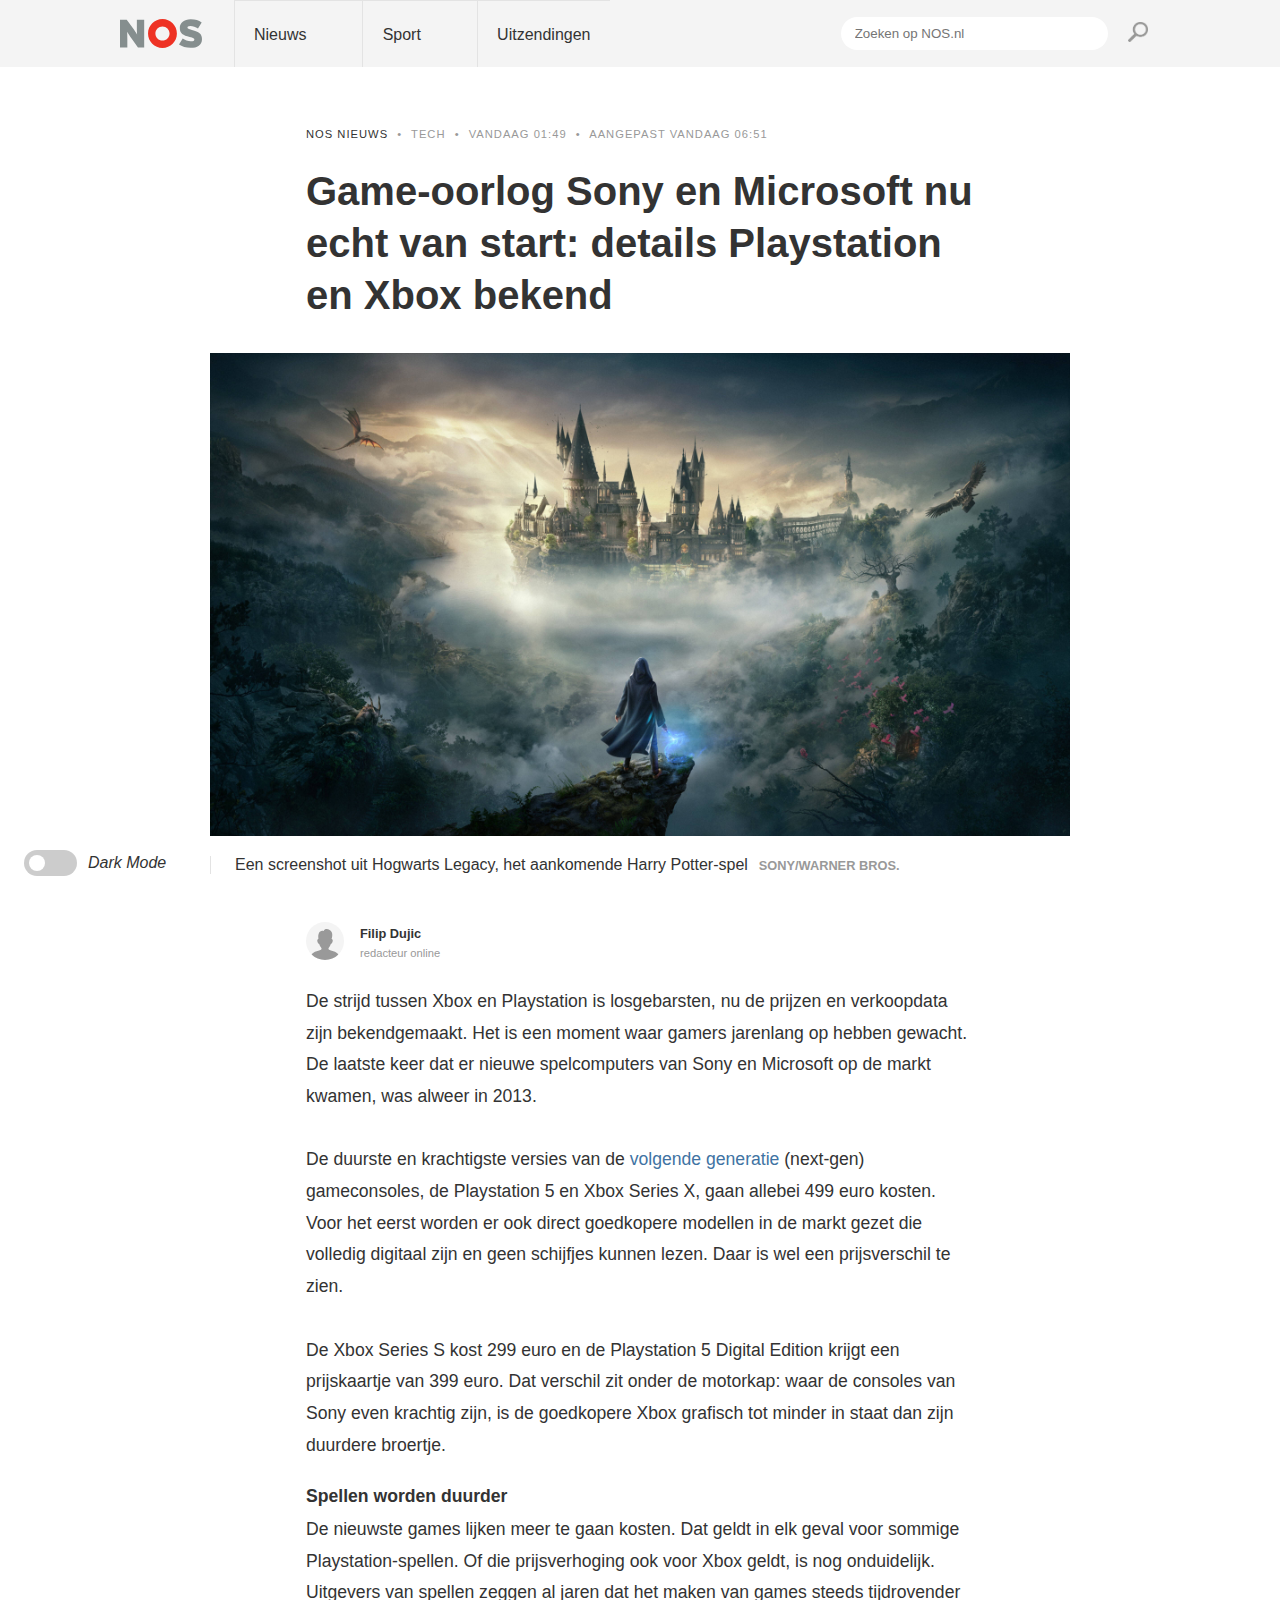
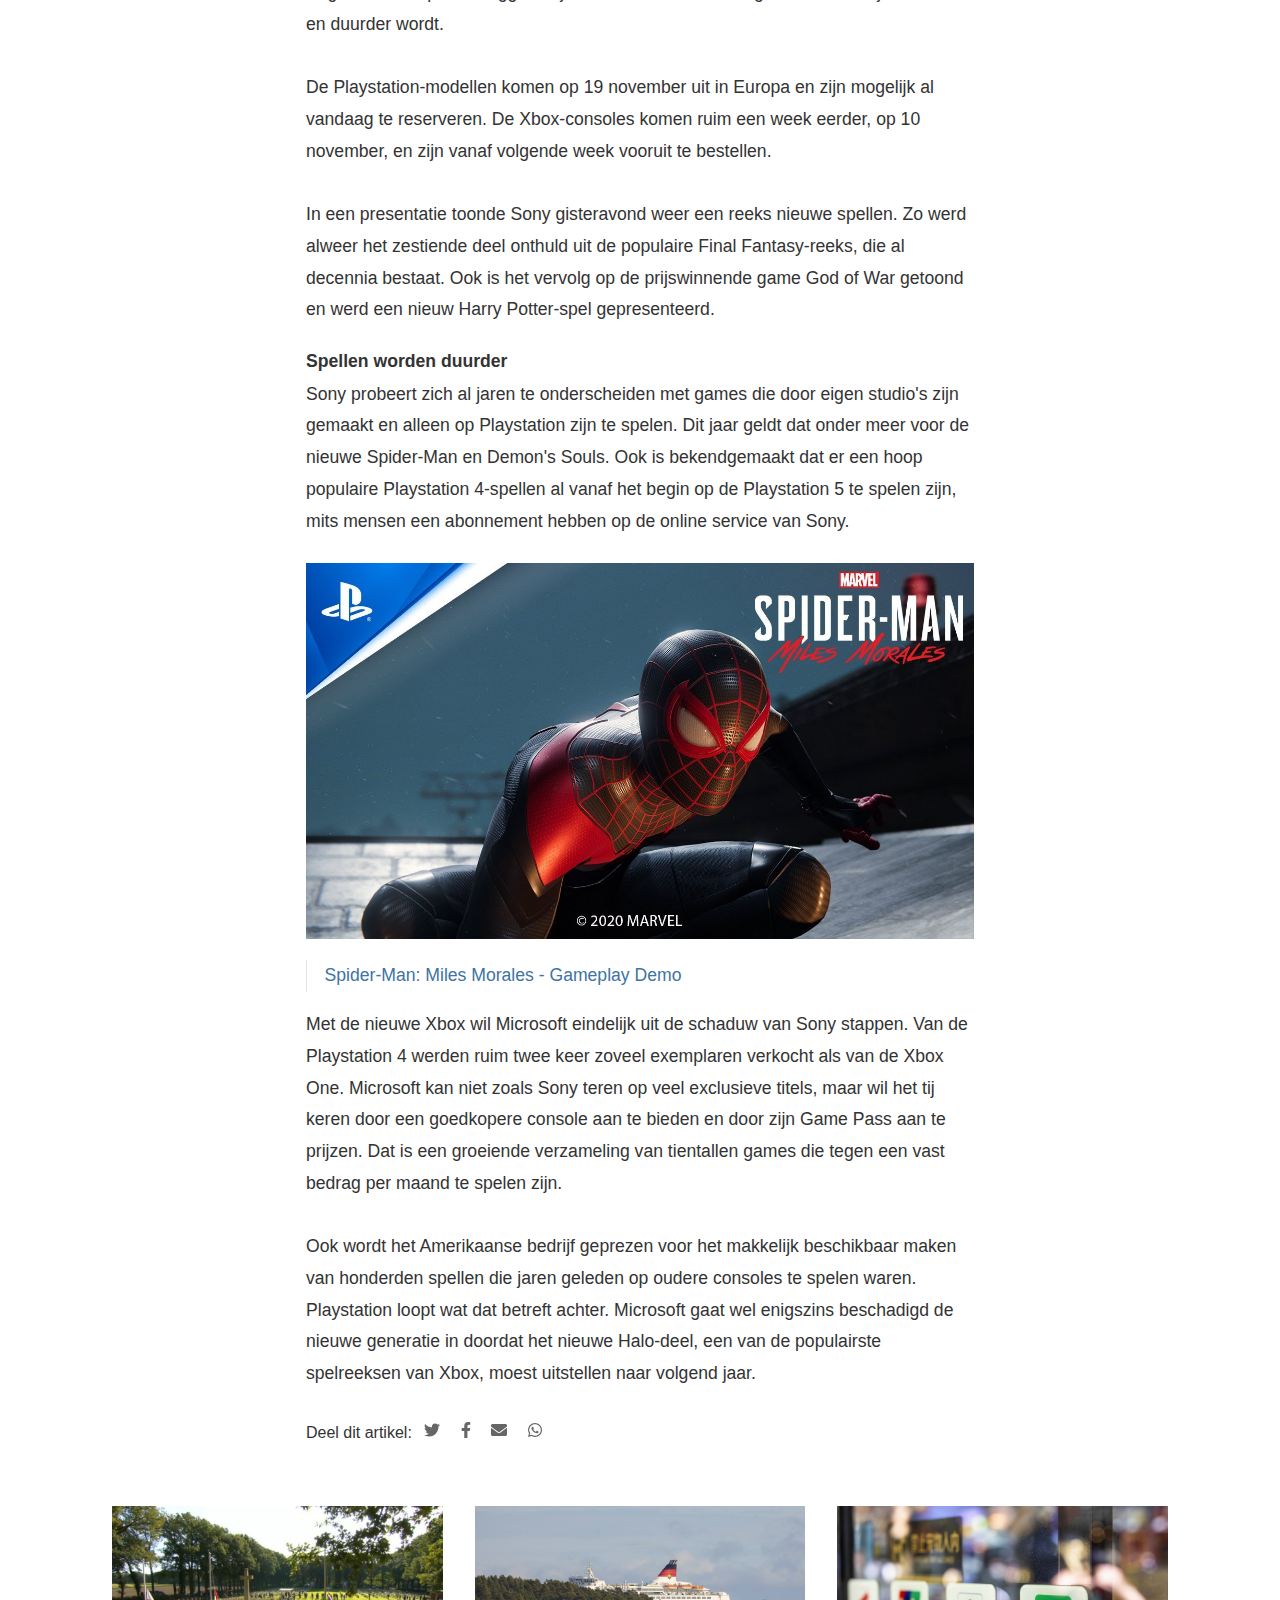
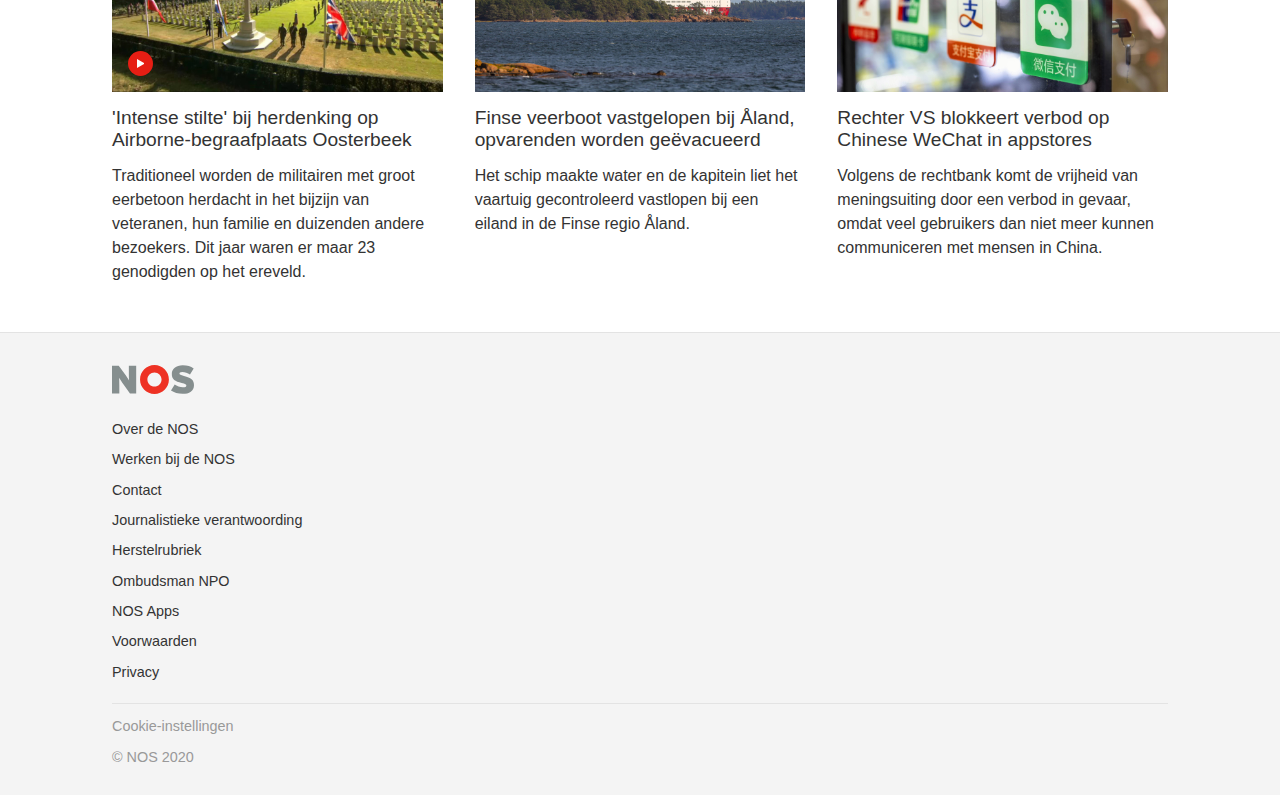
==== commit d16a9d36: "final update" ====
--- a/detail.html
+++ b/detail.html
@@ -12,12 +12,23 @@
 </head>
 
 <body>
-   
+
     <header>
         <div class="header-container">
             <div>
                 <button href="" id="hamburger">
-                <svg id="Laag_1" data-name="Laag 1" xmlns="http://www.w3.org/2000/svg" viewBox="0 0 40 30"><defs><style>.cls-1{fill:#a4a4a4;}</style></defs><rect class="cls-1" width="40" height="6"/><rect class="cls-1" y="12" width="40" height="6"/><rect class="cls-1" y="24" width="40" height="6"/></svg>   
+                    <svg id="Laag_1" data-name="Laag 1" xmlns="http://www.w3.org/2000/svg" viewBox="0 0 40 30">
+                        <defs>
+                            <style>
+                                .cls-1 {
+                                    fill: #a4a4a4;
+                                }
+                            </style>
+                        </defs>
+                        <rect class="cls-1" width="40" height="6" />
+                        <rect class="cls-1" y="12" width="40" height="6" />
+                        <rect class="cls-1" y="24" width="40" height="6" />
+                    </svg>
                 </button>
                 <a href="index.html" class="logo">
                     <img src="images/NOS_logo.svg" alt="Logo van de NOS">
@@ -38,24 +49,6 @@
             </form>
         </div>
     </header>
-
-
-    <!--
-    <header>
-        <div>
-            <button href="" id="hamburger">
-            <svg id="Laag_1" data-name="Laag 1" xmlns="http://www.w3.org/2000/svg" viewBox="0 0 40 30"><defs><style>.cls-1{fill:#a4a4a4;}</style></defs><rect class="cls-1" width="40" height="6"/><rect class="cls-1" y="12" width="40" height="6"/><rect class="cls-1" y="24" width="40" height="6"/></svg>   
-            </button>
-            <a href="index.html" class="logo">
-                <img src="images/NOS_logo.svg" alt="Logo van de NOS">
-            </a>
-            <button>
-                <img src="images/search-icon.png" alt="zoek icoon">
-            </button>
-        </div>
-    </header>
--->
-
 
     <nav id="navigation">
         <ul>
@@ -146,42 +139,59 @@
 
             <footer>
                 <span>Deel dit artikel:</span>
-                <a href=""><svg aria-hidden="true" focusable="false" data-prefix="fab" data-icon="twitter" class="svg-inline--fa fa-twitter fa-w-16" role="img" xmlns="http://www.w3.org/2000/svg" viewBox="0 0 512 512"><path fill="currentColor" d="M459.37 151.716c.325 4.548.325 9.097.325 13.645 0 138.72-105.583 298.558-298.558 298.558-59.452 0-114.68-17.219-161.137-47.106 8.447.974 16.568 1.299 25.34 1.299 49.055 0 94.213-16.568 130.274-44.832-46.132-.975-84.792-31.188-98.112-72.772 6.498.974 12.995 1.624 19.818 1.624 9.421 0 18.843-1.3 27.614-3.573-48.081-9.747-84.143-51.98-84.143-102.985v-1.299c13.969 7.797 30.214 12.67 47.431 13.319-28.264-18.843-46.781-51.005-46.781-87.391 0-19.492 5.197-37.36 14.294-52.954 51.655 63.675 129.3 105.258 216.365 109.807-1.624-7.797-2.599-15.918-2.599-24.04 0-57.828 46.782-104.934 104.934-104.934 30.213 0 57.502 12.67 76.67 33.137 23.715-4.548 46.456-13.32 66.599-25.34-7.798 24.366-24.366 44.833-46.132 57.827 21.117-2.273 41.584-8.122 60.426-16.243-14.292 20.791-32.161 39.308-52.628 54.253z"></path></svg></a>
-                <a href=""><svg aria-hidden="true" focusable="false" data-prefix="fab" data-icon="facebook-f" class="svg-inline--fa fa-facebook-f fa-w-10" role="img" xmlns="http://www.w3.org/2000/svg" viewBox="0 0 320 512"><path fill="currentColor" d="M279.14 288l14.22-92.66h-88.91v-60.13c0-25.35 12.42-50.06 52.24-50.06h40.42V6.26S260.43 0 225.36 0c-73.22 0-121.08 44.38-121.08 124.72v70.62H22.89V288h81.39v224h100.17V288z"></path></svg></a>
-                <a href=""><svg aria-hidden="true" focusable="false" data-prefix="fas" data-icon="envelope" class="svg-inline--fa fa-envelope fa-w-16" role="img" xmlns="http://www.w3.org/2000/svg" viewBox="0 0 512 512"><path fill="currentColor" d="M502.3 190.8c3.9-3.1 9.7-.2 9.7 4.7V400c0 26.5-21.5 48-48 48H48c-26.5 0-48-21.5-48-48V195.6c0-5 5.7-7.8 9.7-4.7 22.4 17.4 52.1 39.5 154.1 113.6 21.1 15.4 56.7 47.8 92.2 47.6 35.7.3 72-32.8 92.3-47.6 102-74.1 131.6-96.3 154-113.7zM256 320c23.2.4 56.6-29.2 73.4-41.4 132.7-96.3 142.8-104.7 173.4-128.7 5.8-4.5 9.2-11.5 9.2-18.9v-19c0-26.5-21.5-48-48-48H48C21.5 64 0 85.5 0 112v19c0 7.4 3.4 14.3 9.2 18.9 30.6 23.9 40.7 32.4 173.4 128.7 16.8 12.2 50.2 41.8 73.4 41.4z"></path></svg></a>
-                <a href=""><svg aria-hidden="true" focusable="false" data-prefix="fab" data-icon="whatsapp" class="svg-inline--fa fa-whatsapp fa-w-14" role="img" xmlns="http://www.w3.org/2000/svg" viewBox="0 0 448 512"><path fill="currentColor" d="M380.9 97.1C339 55.1 283.2 32 223.9 32c-122.4 0-222 99.6-222 222 0 39.1 10.2 77.3 29.6 111L0 480l117.7-30.9c32.4 17.7 68.9 27 106.1 27h.1c122.3 0 224.1-99.6 224.1-222 0-59.3-25.2-115-67.1-157zm-157 341.6c-33.2 0-65.7-8.9-94-25.7l-6.7-4-69.8 18.3L72 359.2l-4.4-7c-18.5-29.4-28.2-63.3-28.2-98.2 0-101.7 82.8-184.5 184.6-184.5 49.3 0 95.6 19.2 130.4 54.1 34.8 34.9 56.2 81.2 56.1 130.5 0 101.8-84.9 184.6-186.6 184.6zm101.2-138.2c-5.5-2.8-32.8-16.2-37.9-18-5.1-1.9-8.8-2.8-12.5 2.8-3.7 5.6-14.3 18-17.6 21.8-3.2 3.7-6.5 4.2-12 1.4-32.6-16.3-54-29.1-75.5-66-5.7-9.8 5.7-9.1 16.3-30.3 1.8-3.7.9-6.9-.5-9.7-1.4-2.8-12.5-30.1-17.1-41.2-4.5-10.8-9.1-9.3-12.5-9.5-3.2-.2-6.9-.2-10.6-.2-3.7 0-9.7 1.4-14.8 6.9-5.1 5.6-19.4 19-19.4 46.3 0 27.3 19.9 53.7 22.6 57.4 2.8 3.7 39.1 59.7 94.8 83.8 35.2 15.2 49 16.5 66.6 13.9 10.7-1.6 32.8-13.4 37.4-26.4 4.6-13 4.6-24.1 3.2-26.4-1.3-2.5-5-3.9-10.5-6.6z"></path></svg></a>
+                <a href=""><svg aria-hidden="true" focusable="false" data-prefix="fab" data-icon="twitter" class="svg-inline--fa fa-twitter fa-w-16" role="img" xmlns="http://www.w3.org/2000/svg" viewBox="0 0 512 512">
+                        <path fill="currentColor" d="M459.37 151.716c.325 4.548.325 9.097.325 13.645 0 138.72-105.583 298.558-298.558 298.558-59.452 0-114.68-17.219-161.137-47.106 8.447.974 16.568 1.299 25.34 1.299 49.055 0 94.213-16.568 130.274-44.832-46.132-.975-84.792-31.188-98.112-72.772 6.498.974 12.995 1.624 19.818 1.624 9.421 0 18.843-1.3 27.614-3.573-48.081-9.747-84.143-51.98-84.143-102.985v-1.299c13.969 7.797 30.214 12.67 47.431 13.319-28.264-18.843-46.781-51.005-46.781-87.391 0-19.492 5.197-37.36 14.294-52.954 51.655 63.675 129.3 105.258 216.365 109.807-1.624-7.797-2.599-15.918-2.599-24.04 0-57.828 46.782-104.934 104.934-104.934 30.213 0 57.502 12.67 76.67 33.137 23.715-4.548 46.456-13.32 66.599-25.34-7.798 24.366-24.366 44.833-46.132 57.827 21.117-2.273 41.584-8.122 60.426-16.243-14.292 20.791-32.161 39.308-52.628 54.253z"></path>
+                    </svg></a>
+                <a href=""><svg aria-hidden="true" focusable="false" data-prefix="fab" data-icon="facebook-f" class="svg-inline--fa fa-facebook-f fa-w-10" role="img" xmlns="http://www.w3.org/2000/svg" viewBox="0 0 320 512">
+                        <path fill="currentColor" d="M279.14 288l14.22-92.66h-88.91v-60.13c0-25.35 12.42-50.06 52.24-50.06h40.42V6.26S260.43 0 225.36 0c-73.22 0-121.08 44.38-121.08 124.72v70.62H22.89V288h81.39v224h100.17V288z"></path>
+                    </svg></a>
+                <a href=""><svg aria-hidden="true" focusable="false" data-prefix="fas" data-icon="envelope" class="svg-inline--fa fa-envelope fa-w-16" role="img" xmlns="http://www.w3.org/2000/svg" viewBox="0 0 512 512">
+                        <path fill="currentColor" d="M502.3 190.8c3.9-3.1 9.7-.2 9.7 4.7V400c0 26.5-21.5 48-48 48H48c-26.5 0-48-21.5-48-48V195.6c0-5 5.7-7.8 9.7-4.7 22.4 17.4 52.1 39.5 154.1 113.6 21.1 15.4 56.7 47.8 92.2 47.6 35.7.3 72-32.8 92.3-47.6 102-74.1 131.6-96.3 154-113.7zM256 320c23.2.4 56.6-29.2 73.4-41.4 132.7-96.3 142.8-104.7 173.4-128.7 5.8-4.5 9.2-11.5 9.2-18.9v-19c0-26.5-21.5-48-48-48H48C21.5 64 0 85.5 0 112v19c0 7.4 3.4 14.3 9.2 18.9 30.6 23.9 40.7 32.4 173.4 128.7 16.8 12.2 50.2 41.8 73.4 41.4z"></path>
+                    </svg></a>
+                <a href=""><svg aria-hidden="true" focusable="false" data-prefix="fab" data-icon="whatsapp" class="svg-inline--fa fa-whatsapp fa-w-14" role="img" xmlns="http://www.w3.org/2000/svg" viewBox="0 0 448 512">
+                        <path fill="currentColor" d="M380.9 97.1C339 55.1 283.2 32 223.9 32c-122.4 0-222 99.6-222 222 0 39.1 10.2 77.3 29.6 111L0 480l117.7-30.9c32.4 17.7 68.9 27 106.1 27h.1c122.3 0 224.1-99.6 224.1-222 0-59.3-25.2-115-67.1-157zm-157 341.6c-33.2 0-65.7-8.9-94-25.7l-6.7-4-69.8 18.3L72 359.2l-4.4-7c-18.5-29.4-28.2-63.3-28.2-98.2 0-101.7 82.8-184.5 184.6-184.5 49.3 0 95.6 19.2 130.4 54.1 34.8 34.9 56.2 81.2 56.1 130.5 0 101.8-84.9 184.6-186.6 184.6zm101.2-138.2c-5.5-2.8-32.8-16.2-37.9-18-5.1-1.9-8.8-2.8-12.5 2.8-3.7 5.6-14.3 18-17.6 21.8-3.2 3.7-6.5 4.2-12 1.4-32.6-16.3-54-29.1-75.5-66-5.7-9.8 5.7-9.1 16.3-30.3 1.8-3.7.9-6.9-.5-9.7-1.4-2.8-12.5-30.1-17.1-41.2-4.5-10.8-9.1-9.3-12.5-9.5-3.2-.2-6.9-.2-10.6-.2-3.7 0-9.7 1.4-14.8 6.9-5.1 5.6-19.4 19-19.4 46.3 0 27.3 19.9 53.7 22.6 57.4 2.8 3.7 39.1 59.7 94.8 83.8 35.2 15.2 49 16.5 66.6 13.9 10.7-1.6 32.8-13.4 37.4-26.4 4.6-13 4.6-24.1 3.2-26.4-1.3-2.5-5-3.9-10.5-6.6z"></path>
+                    </svg></a>
             </footer>
         </section>
 
         <section class="middle-section">
             <article>
-                    <a href="">
-                        <div class="img-wrapper">
-                            <div class="video-icon"><svg id="Laag_1" data-name="Laag 1" xmlns="http://www.w3.org/2000/svg" viewBox="0 0 77.7 89.7"><defs><style>.cls-1{fill:#fff;}</style></defs><polygon class="cls-1" points="77.7 44.9 0 0 0 89.7 77.7 44.9"/></svg></div>
-                            <img src="images/artikel1.jpg" alt="herdenking op Airborne-begraafplaats Oosterbeek">
-                        </div>
-                        <h3>'Intense stilte' bij herdenking op Airborne-begraafplaats Oosterbeek</h3>
-                        <p>Traditioneel worden de militairen met groot eerbetoon herdacht in het bijzijn van veteranen, hun familie en duizenden andere bezoekers. Dit jaar waren er maar 23 genodigden op het ereveld.</p>
-                    </a>
-                </article>
-                <article>
-                    <a href="">
-                        <div class="img-wrapper">
-                            <img src="images/artikel2.jpg" alt="Vastgelopen veerboot bij Aland">
-                        </div>
-                        <h3>Finse veerboot vastgelopen bij Åland, opvarenden worden geëvacueerd</h3>
-                        <p>Het schip maakte water en de kapitein liet het vaartuig gecontroleerd vastlopen bij een eiland in de Finse regio Åland.</p>
-                    </a>
-                </article>
-                <article>
-                    <a href="">
-                        <div class="img-wrapper">
-                            <img src="images/artikel3.jpg" alt="WeChat iconen op raam">
-                        </div>
-                        <h3>Rechter VS blokkeert verbod op Chinese WeChat in appstores</h3>
-                        <p>Volgens de rechtbank komt de vrijheid van meningsuiting door een verbod in gevaar, omdat veel gebruikers dan niet meer kunnen communiceren met mensen in China.</p>
-                    </a>
-                </article>
+                <a href="">
+                    <div class="img-wrapper">
+                        <div class="video-icon"><svg id="Laag_1" data-name="Laag 1" xmlns="http://www.w3.org/2000/svg" viewBox="0 0 77.7 89.7">
+                                <defs>
+                                    <style>
+                                        .cls-1 {
+                                            fill: #fff;
+                                        }
+                                    </style>
+                                </defs>
+                                <polygon class="cls-1" points="77.7 44.9 0 0 0 89.7 77.7 44.9" />
+                            </svg></div>
+                        <img src="images/artikel1.jpg" alt="herdenking op Airborne-begraafplaats Oosterbeek">
+                    </div>
+                    <h3>'Intense stilte' bij herdenking op Airborne-begraafplaats Oosterbeek</h3>
+                    <p>Traditioneel worden de militairen met groot eerbetoon herdacht in het bijzijn van veteranen, hun familie en duizenden andere bezoekers. Dit jaar waren er maar 23 genodigden op het ereveld.</p>
+                </a>
+            </article>
+            <article>
+                <a href="">
+                    <div class="img-wrapper">
+                        <img src="images/artikel2.jpg" alt="Vastgelopen veerboot bij Aland">
+                    </div>
+                    <h3>Finse veerboot vastgelopen bij Åland, opvarenden worden geëvacueerd</h3>
+                    <p>Het schip maakte water en de kapitein liet het vaartuig gecontroleerd vastlopen bij een eiland in de Finse regio Åland.</p>
+                </a>
+            </article>
+            <article>
+                <a href="">
+                    <div class="img-wrapper">
+                        <img src="images/artikel3.jpg" alt="WeChat iconen op raam">
+                    </div>
+                    <h3>Rechter VS blokkeert verbod op Chinese WeChat in appstores</h3>
+                    <p>Volgens de rechtbank komt de vrijheid van meningsuiting door een verbod in gevaar, omdat veel gebruikers dan niet meer kunnen communiceren met mensen in China.</p>
+                </a>
+            </article>
         </section>
 
         <footer class="pagefooter">
@@ -208,14 +218,8 @@
         </footer>
     </main>
 
-
-
-
-
-
-
-
     <script src="scripts/script.js"></script>
+    
 </body>
 
 </html>--- a/styles/style.css
+++ b/styles/style.css
@@ -9,7 +9,7 @@
 ::-webkit-scrollbar {
     width: 0px;
     height: 0px;
-    background: transparent; /* make scrollbar transparent */
+    background: transparent;
 }
 
 
@@ -36,7 +36,7 @@
     --background-02: #1B1B1B;
     --tekst: #999999;
     --tekst-detail: #999999;
-    --border: #666666;
+    --border: #313131;
     --details: #666666;
     --link: #4073A3;
 }
@@ -110,7 +110,8 @@
 
 
 
-/***************MAIN***************/
+
+/***************BODY***************/
 
 body {
     margin: 0;
@@ -231,7 +232,7 @@
 
 /***************NAVIGATION***************/
 
-#navigation {
+nav {
     overflow: hidden;
     height: 0;
 }
@@ -240,12 +241,12 @@
     height: 100%!important;
 }
 
-#navigation ul {
+nav ul {
     margin: 0;
     padding: 0;
 }
 
-#navigation ul li {
+nav ul li {
     list-style: none;
     background-color: var(--background-01);
     padding: 1.2em;
@@ -253,7 +254,7 @@
     color: var(--tekst);
 }
 
-#navigation ul li ul {
+nav ul li ul {
     display: none;
 }
 
@@ -778,9 +779,7 @@
     height: 1em;
 }
 
-main ul:last- {
-    display: none;
-}
+
 
 
 /***************FOOTER***************/
@@ -860,7 +859,11 @@
         left: 1.5em;
     }
 
+    
+    
+    
     /***************HEADER MQ***************/
+    
     header div {
         width: 66em!important;
         margin: auto;
@@ -895,7 +898,7 @@
     header .header-container nav ul li a {
         padding: 0;
         padding-left: 1.2em;
-        width: 6em;
+        padding-right: 3.5em;
         margin: 0;
         color: var(--tekst);
         line-height: 4.2em;
@@ -903,6 +906,10 @@
         border-left: 1px var(--border) solid;
         transition: ease .3s;
     }
+    
+    header .header-container nav ul li:last-of-type a {
+        padding-right: 1.2em;
+    }
 
     header .header-container nav ul li a:hover {
         border-left: 1px var(--nos-rood) solid;
@@ -910,19 +917,22 @@
     }
 
     header .header-container nav ul li a:active {
-        border: 1px var(--nos-rood) solid;
+        background: var(--nos-rood);
+        color: white;
 
     }
 
     header div form input {
-        width: 250px;
+        width: 20em;
         opacity: 1;
         transform: scale(1);
     }
 
+    
 
 
     /***************TOP SECTION MQ***************/
+    
     .top-section {
         display: flex;
         flex-direction: row;
@@ -955,6 +965,8 @@
         bottom: 1em;
     }
 
+    
+    
 
     /***************MIDDLE SECTION MQ***************/
     
@@ -1125,6 +1137,8 @@
         margin-top: .7em;
     }
 
+    
+    
 
     /***************DETAIL SECTION MQ***************/
     
